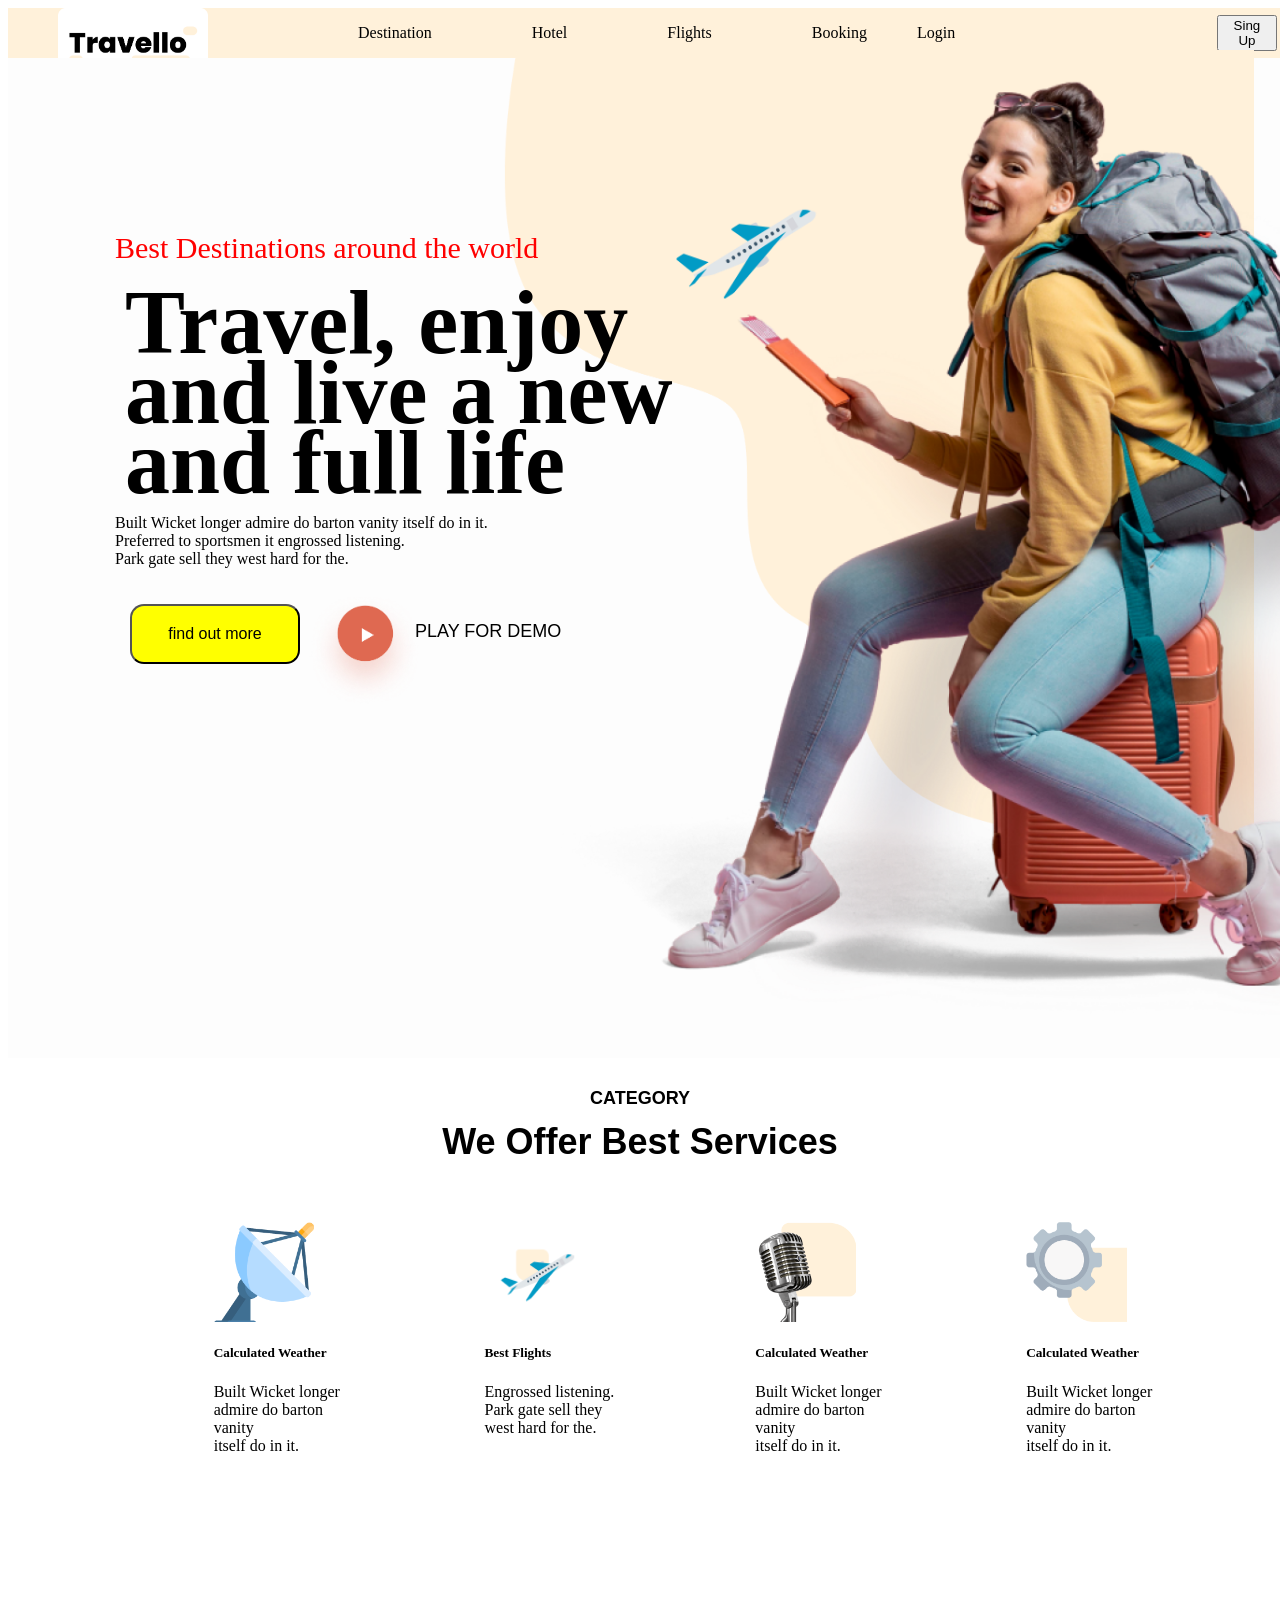
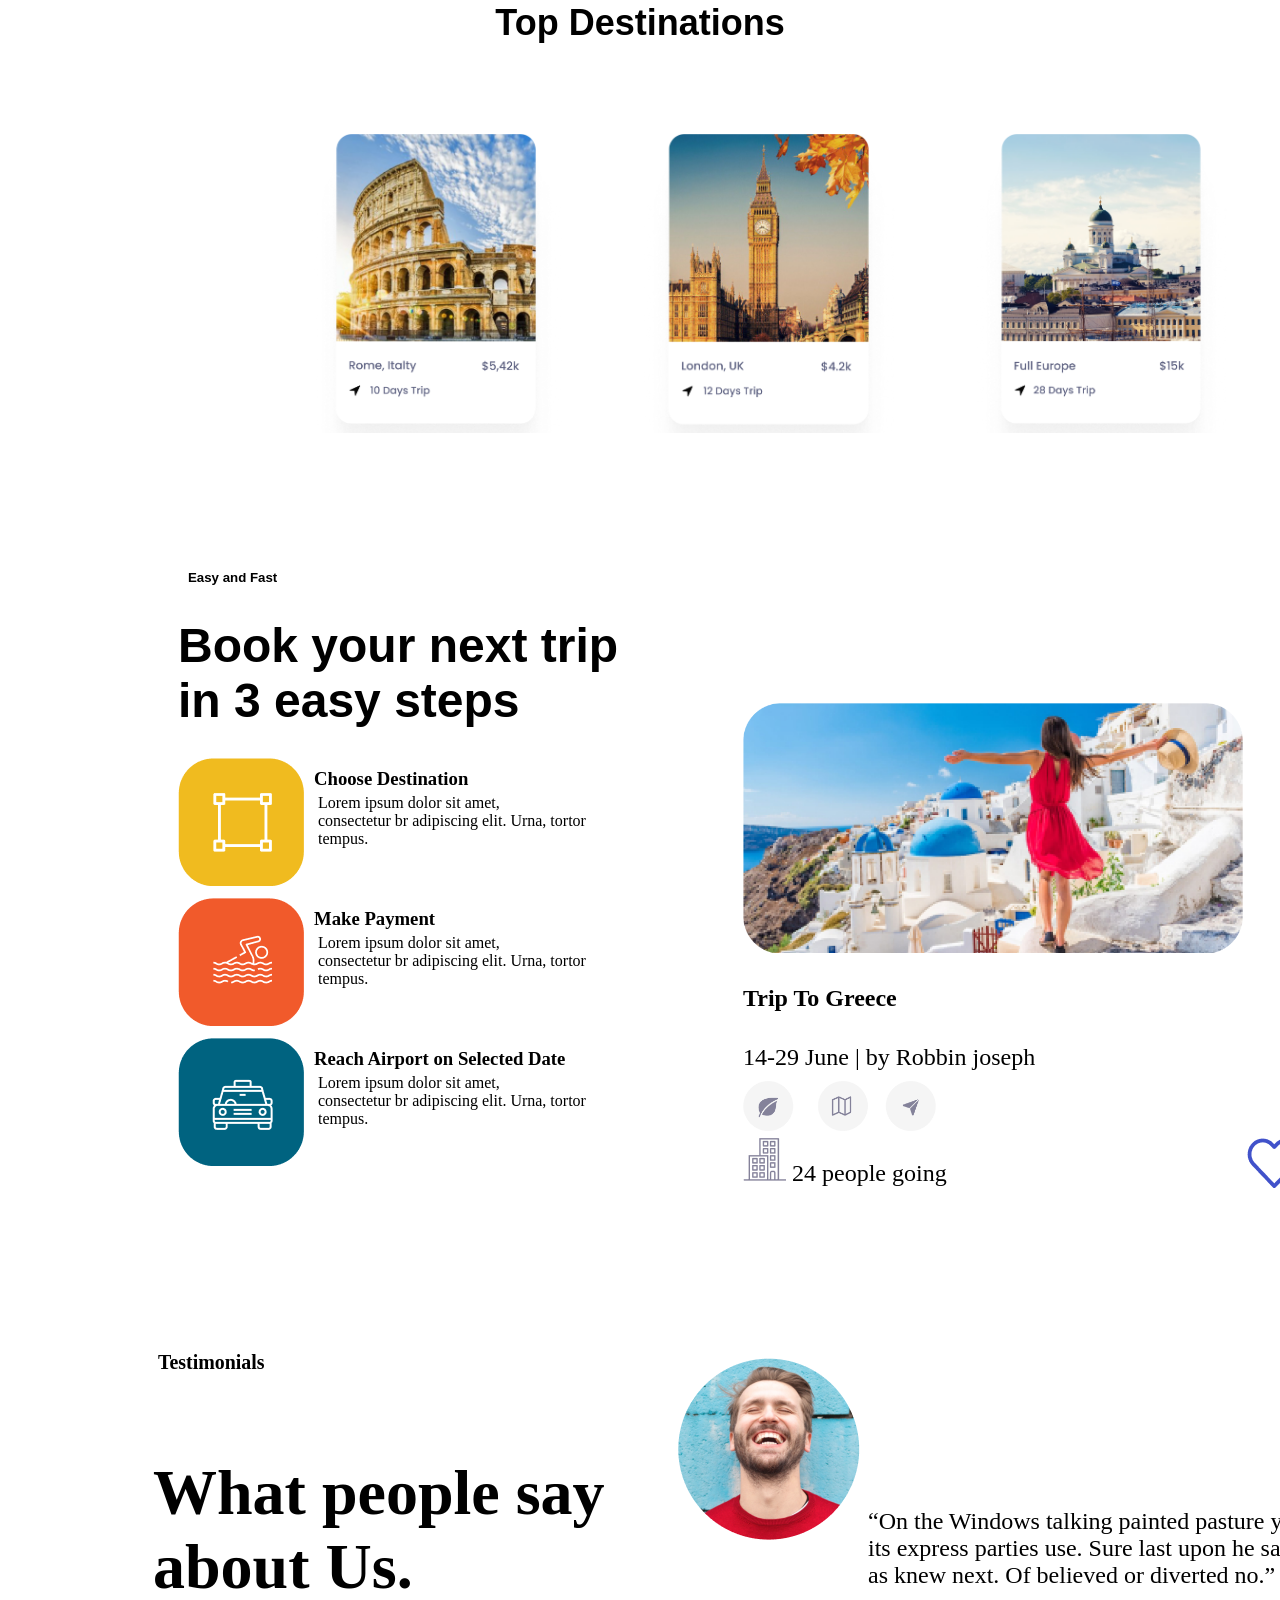
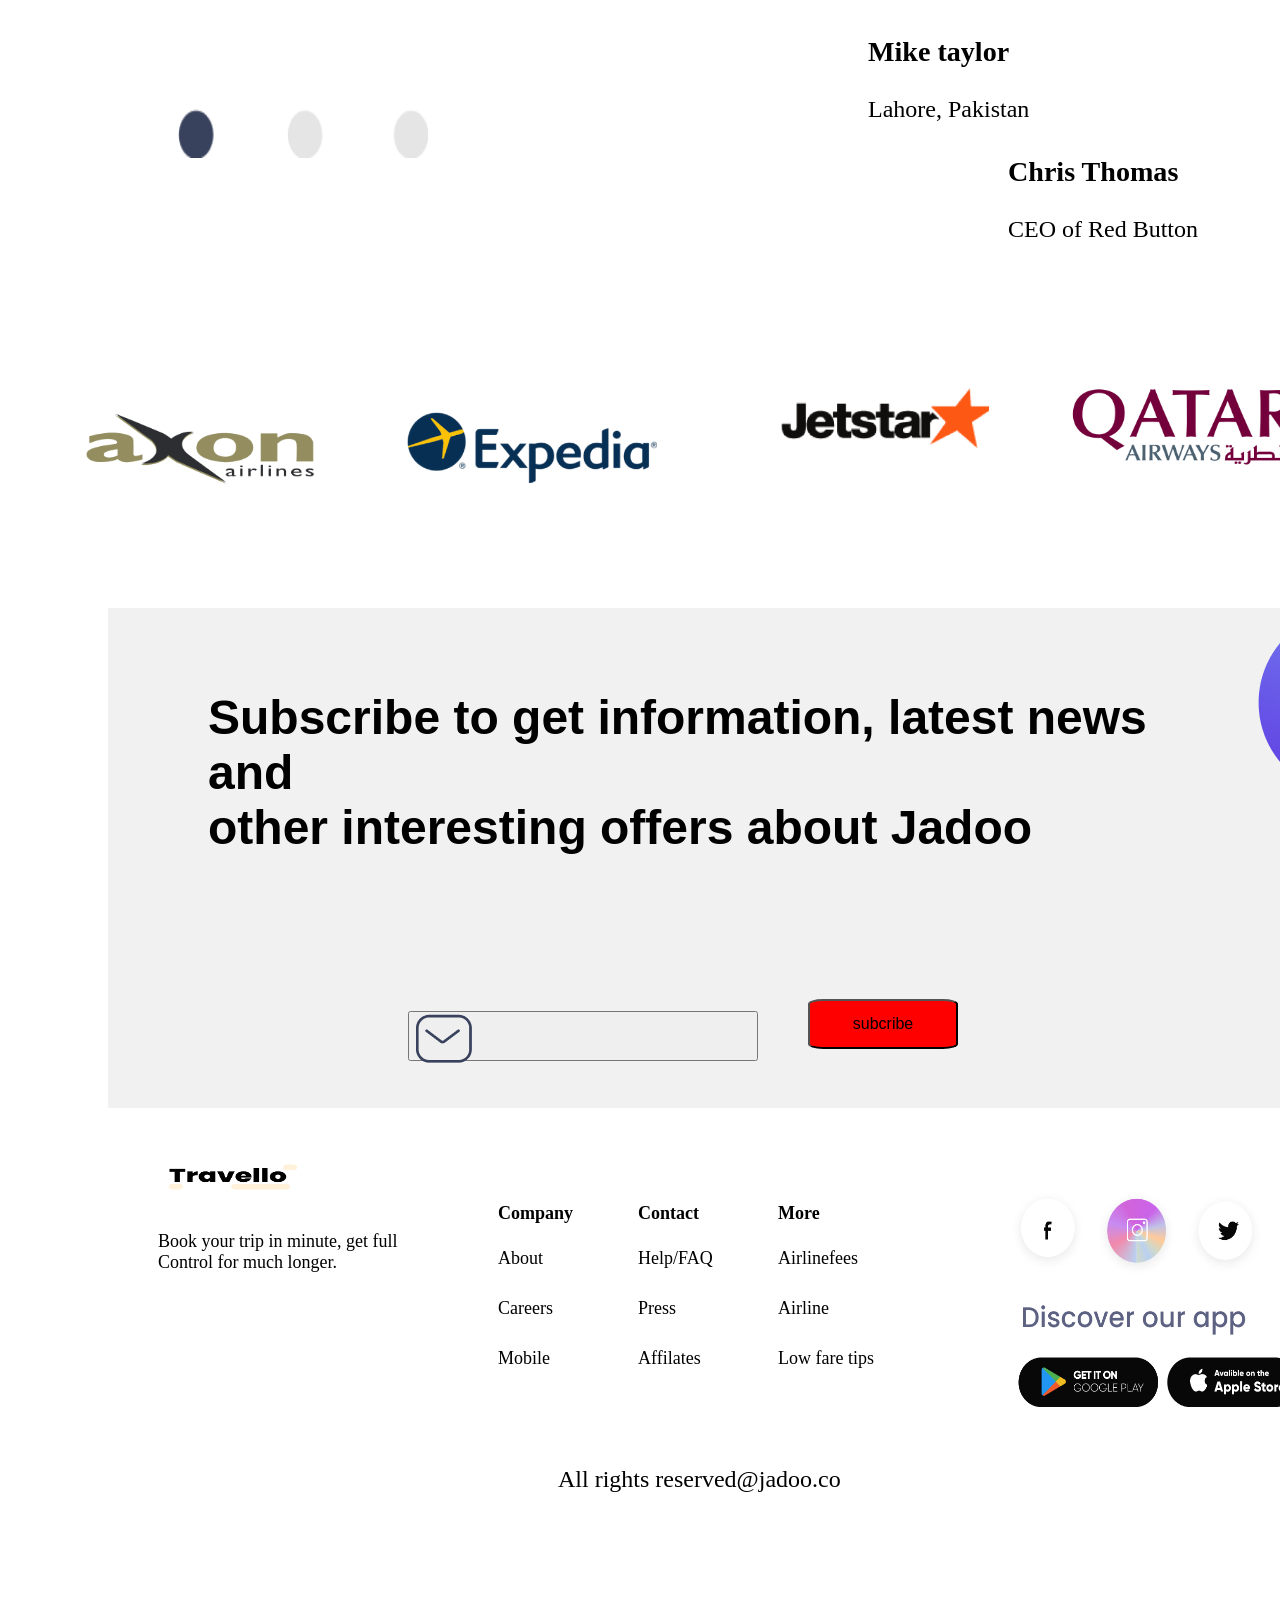
==== travelling.html @ 6bcbc0b4 "first commit" ====
<!DOCTYPE html>
<html lang="en">
<head>
    <meta charset="UTF-8">
    <meta name="viewport" content="width=device-width, initial-scale=1.0">
    <title>Travelling</title>
    <link rel="stylesheet" href="style.css">
</head>
<body>
    
            <div class="hero border">
                <div class="side boder">
                    <img class="corner border" src="corner.png" alt="">
                </div>
                <header>
                    <div class="navbar border">
                       <div class="nav-logo border">
                        <div class="logo"></div>
                       </div>
                       <div class="nav-destination border">
                        <p>Destination</p>
                       </div>
                       <div class="nav-hotal border">
                        <p>Hotel</p>
                       </div>
                       <div class="nav-fly border">
                        <p>Flights</p>
                       </div>
                       <div class="nav-booking border">
                        <p>Booking</p>
                       </div>
                       <div class="nav-logo border">
                        <p>Login</p>
                       </div>
                       <div class="nav-sing border">
                        <button>Sing Up</button>
                       </div>
                       <div>
                        <button class="language-btn border">English</button>
                       </div>
                       
                   </div>
                <div class="hero-section border">  
                   
            </div>
                
                <div class="header-content border">
                   <h3>Best Destinations around the world</h3>
                    <h1>Travel, enjoy <br>
                     and live a new <br>
                     and full life</h1>
                     <p>Built Wicket longer admire do barton vanity itself do in it. <br>
                      Preferred to sportsmen it engrossed listening. <br>
                      Park gate sell they west hard for the.</p>
                        
             <div>
             <div><button class="more border">find out more</button> </div>
                            <img class="img border" src="video.png" alt="video">
                            <div class="jake border"><p>PLAY FOR DEMO</p></div>
                        </div>         
                </div>
             </div>
            </div>
       </div>
       <div><h5 class="Best border">CATEGORY</h5></div> <br>
        <div class="service border">
           
            <h1>We Offer Best Services</h1>
        </div>
        
       <div class="content">
        <div class="box1 box border">
            <div class="box-img" style="background-image: url('internet.png');"></div>
            <h5>Calculated Weather </h5>
            <p>Built Wicket longer <br> admire
              do barton vanity <br>
              itself do in it.</p>
         </div>
        <div class="box2 box border">
            <div class="box-img" style="background-image: url('flight.png');"></div>
            <h5>Best Flights </h5>
            <p>Engrossed listening. <br>
            Park gate sell they <br>
            west hard for the.</p>
              </div>
        <div class="box3 box border">
            <div class="box-img" style="background-image: url('mike.png');"></div>
            <h5>Calculated Weather </h5>
            <p>Built Wicket longer <br> admire
            do barton vanity <br>
            itself do in it.</p>
        </div>
        <div class="box4 box border">
            <div class="box-img" style="background-image: url('setting.png');"></div>
            <h5>Calculated Weather </h5>
            <p>Built Wicket longer <br> admire
            do barton vanity <br>
            itself do in it.</p>
        </div>
       </div>
       <div class="area border">
        <h1>Top Destinations</h1>
    </div>
   <div class="top-area">
    <div class="box1 box0 border">
        <div class="box-img0" style="background-image: url('rome1.png');"></div>
      
     </div>
     <div class="box2 box0 border">
         <div class="box-img0" style="background-image: url('landon.png');"></div>
     </div>

    <div class="box3 box0 border">
        <div class="box-img0" style="background-image: url('europe.png');"></div>  
    </div>
    </div>
    <div class="trip border">
        <div class="kick border"><h5>Easy and Fast</h5></div>
        <div class="nest border"><h2>Book your next trip 
         <br>  in 3 easy steps</h2>
        </div>
       
        <div class="choose border">
            <div class="mape"><img src="choose.png" alt="">
                <h3 class="app border">Choose Destination</h3>
                <div class="king border"><p >Lorem ipsum dolor sit amet,<br> consectetur 
                   br adipiscing elit. Urna, tortor tempus. </p></div>
            </div>
        </div>
        <div class="choose1 border">
            <div class="mape"><img src="payment.png" alt="">
                <h3 class="app border">Make Payment</h3>
                <div class="king border"><p >Lorem ipsum dolor sit amet,<br> consectetur 
                   br adipiscing elit. Urna, tortor tempus. </p></div>
            </div>
        </div>
        <div class="choose2 border">
            <div class="mape"><img src="car.png" alt="">
                <h3 class="app border">Reach Airport on Selected Date</h3>
                <div class="king border"><p >Lorem ipsum dolor sit amet,<br> consectetur 
                   br adipiscing elit. Urna, tortor tempus. </p></div>
            </div>
        </div>
    <div class="book-trip">
        <div class="box5 border">   
        <div class="imges" style="background-image: url('girl.png');"></div>
        <h4>Trip To Greece</h4>
         14-29 June | by Robbin joseph
        <br>
        <img src="copy.png" alt="" style="width: 70pxpx; height: 50px; margin-top: 10px;">
        <br>
        <img src="people.png" alt="">
        24 people going
        <img class="heart" src="heart.png" alt="" style="position: absolute;">
    </div>
  </div>
</div>
     <div class="test border">
        <div class="feedback border">
         <div class="kite border">
            <img src="man.png" alt="">
         </div>
             <div>
                <p class="opinion border">“On the Windows talking painted 
                 pasture yet <br> its express parties use. 
                 Sure last upon he same <br> as knew next. Of believed or diverted no.”</p>
             </div>
             <div class="name">
                <h3>Mike taylor</h3>
                <p">Lahore, Pakistan</p>
             </div>
             <div class="its">
                <h3>Chris Thomas</h3>
                <p">CEO of Red Button</p>
             </div>
        </div>
        <div>
            <div class="on border"><h5>Testimonials</h5></div>
            <div class="off border"><h1>What people say <br>
                about Us.</h1></div>
            <div >
                <img class="load border" src="loading.png" alt=""> 
            </div>    
        </div>
     </div>      
       <div class="Airways border">
        <div class="boex boxd border">
            <div class="box-imgs" style="background-image: url('axon.png');"></div>
        </div>
        <div class="boex boxd border">
            <div class="box-imgs" style="background-image: url('expedia.png');"></div>
        </div>
        <div class="boex boxd border">
            <div class="box-imgs" style="background-image: url('jetstar.png');"></div>
        </div>
        <div class="boex boxd border">
            <div class="box-imgs" style="background-image: url('Qatar-Airways-Logo.png');"></div>
        </div>
    </div>
     <div class="subcribe border">
         <div class="haed border"> <h1>Subscribe to get information, latest  news and <br> other
           interesting offers about Jadoo</h1></div>
           <div class="share border">
            <img src="share.png" alt="share">
           </div>
            <button class="section border">subcribe</button>
            <div><button class="email border">
               <img class="keys" src="email.png" alt="emial">
            </button>
     </div>
      <footer>
        <div class="foot border">
            <img class="for border" src="Logo.png" alt="">
            <p class="para border">Book your trip in minute, get full
              <br>  Control for much longer.
                </p>
          <div class="clone "><ul class="ull">
            <h4>Company</h4>
            <a>About</a>
            <a>Careers</a>
            <a>Mobile</a>
            </ul>
            <ul class="ull">
                <h4>Contact</h4>
                <a>Help/FAQ</a>
                <a>Press</a>
                <a>Affilates</a>
                </ul>
                <ul class="ull">
                    <h4>More</h4>
                    <a>Airlinefees</a>
                    <a>Airline</a>
                    <a>Low fare tips</a>
                    </ul></div>
                    <p class="end border">All rights reserved@jadoo.co</p>
           <div class="icon bordre">
              <img class="lower border" src="icon.png" alt="">
           </div>
        </div>
        
      </footer>
</body>
</html>
---- style.css ----
.navbar {
    height: 50px;
    background:rgb(255, 241, 218, 1);
    color: black;
    display: flex;
    align-items: center;
    margin-left: -100px;
    

 }

 .nav-logo { 
   width: 150px;
   margin: 50px;

 }

 .logo {
    background-image:url("Logo.png");
    background-size: cover;
    height:50px;
    width: 150px;
    margin: 50px;
    font-size: 90px;
    margin-left: 0px;
   
   
 }
 
 
   .border:hover {
     border: 2px solid rgb(70, 0, 0);
  }
 

 .nav-destination {
    align-items: center;
    margin-left: 100px;
    padding: -3px;
   
 }

 .nav-hotal {
    align-items: center;
    margin-left: 100px;
 }

 .nav-fly {
    align-items: center;
    margin-left: 100px;
 }

 .nav-booking {
    align-items: center;
    margin-left: 100px;
 }

 .nav-login {
    align-items: center;
    margin-left: 100px;
    margin: 50px ;
   
 }
 
 
 .nav-sing {
    align-items: center;
    margin-left: 100px;
    width: 60px;
   
    
 }

 .language-btn {
   display: inline-flex;
   align-items: center;
   background: transparent;
   border: 2px solid #fff;
   padding: 7px 10px;
    margin-left: 100px;
 }

 /** hero section **/
.hero {
   height: 1050px;
   width: 1400px;
   top: -199;
   left: -558;
   background-color: rgba(253, 253, 253, 0.848);
   padding-left:100px ;
  
}

.side {
  height: 900px;
  width: 850px;
  position: absolute;
  top: 50px;
  right:  -60px;
  
 
  
}
.corner {
   height: 800px;
   width: 750px;
   position: absolute;
   left: 14px;
   
}

.hero-section {
   
  background-image: url("image.png");
   background-size: cover;
   height: 950px;
   width: 950px;
   position: absolute;
   left: 450px;
   margin-top: 20px;
   margin-left: 30px;

}

.header-content{
   width: 640px;
   height: 550px;
   position: absolute;
   left: 100px;
   margin: 150px 15px;
}

.header-content h3 {
   font-size: 30px;
   line-height: 20px;
   font-weight: 400;
   max-width: 650;
   color: red;
}

.header-content h1 {
   font-size: 90px;
   line-height: 70px;
   font-weight: 600;
   max-width: 950;
   margin:10px;
}

 .more {
   height:60px;
   width: 170px;
   border-radius: 14px;
   font-size: medium;
   margin-top: 20px;
   margin-left: 15px;
   background-color: yellow;
}

.img {
   height:120px;
   width: 120px;
   margin-left: 190px;
   margin-top: -75px;
   text-shadow: red;
}

.jake {
   height: 50px;
   width: 150px;
   margin-left: 300px;
   margin-top: -110px ;
   font-size: large;
  font-family: 'Franklin Gothic Medium', 'Arial Narrow', Arial, sans-serif;
}

.service {
   display: flex;
   align-items: center;
   justify-content: center;
   font-family: Arial, Helvetica, sans-serif;
   font-size: large;
}

.Best { 
  
  display: flex;
  align-items: center;
  justify-content: center;
  font-family: Arial, Helvetica, sans-serif;
  font-size: large;
  margin-bottom: -30px;
}

/**content section**/
.content {
   background-color: white;
   display: flex;
   justify-content: space-evenly;
   margin-left: 90px; 
   
}

.box{
width: 150.14px;
height: 250.66px;
top: 1521.66px;
left: 54.66px;
border-radius: 47.88px 0px 0px 0px;
padding: 15px 5px 10px;
margin-top: 15px;
margin-left: 20px;
border: 2px solid black;
border: transparent;
background-color: rgb(255, 255, 255);

}

.box-img {
   width: 100.77px;
height: 100.11px;
top: 1577.52px;
left: 275.33px;
margin-top: 5px;
background-size: cover;

}

.area {
   
   display: flex;
   align-items: center;
   justify-content: center;
   font-family: Arial, Helvetica, sans-serif;
   font-size: large;
   top: 100px;
   position: relative;;
  }

.top-area {
   height: 500px;
   width: 1000px;
   background-color: rgb(255, 255, 255);
   display: flex;
   justify-content: space-evenly;
   margin-left: 250px;
   top: 2120px;
}

.box0{
height: 300px;
width: 300px;
top: 2000.66px;
left: 554.66px;
border-radius: 47.88px 0px 0px 0px;
padding: 15px 5px 10px;
margin-top: 150px;
margin-left: 20px;
border: 2px solid black;
border: transparent;
background-color: rgb(255, 255, 255);


}

.box-img0 {
width: 300.77px;
height: 300.11px;
top: 1577.52px;
left: 275.33px;
margin-top: 0px;
background-size: cover;

}

.trip {
width: 1300px;
height: 700px;
top: 4514.9px;
left: 251.39px;
gap: 0px;
opacity: 0px;
margin-top: 70px;
margin-left: 100px;

}

.book-trip {
   float: right;
   margin-right: 10px;
   margin-top: 10px;
   font-size: x-large;
   
   }
   
   .kick {
      height: 50px;
      width: 150px;
      padding: 10px;
      font-family:Arial, Helvetica, sans-serif;
      font-size: medium;
      margin-left:70px ;
   }

   .nest {
      height: 130px;
      width: 450px;
      font-family: Arial, Helvetica, sans-serif;
      font-size: xx-large;
      float: left;
      margin-left: 70px;
      display: flex;
      align-items: center;
  
   }

   .box5 {
      height: 500px;
      width: 600px;
      border-radius: 47.88px 0px 0px 0px;
      padding: 15px 5px 10px;
      border: 2px solid black;
      border: transparent;
      background-color: rgb(255, 255, 255);
      margin-top: 70px;
      margin-right: 50px;
   
    
   }

   .imges{
  
      width: 500px;
      height: 250.11px;
      background-size: cover;
         
      }
       
   .choose {
      margin-top: 150px;
      margin-left: 70px;
      height: 130px;
      width: 450px;
      position: absolute;
   }
      
   .mape {
      display: flex;
      
   }

   .choose1 {
      margin-top: 290px;
      margin-left: 70px;
      height: 130px;
      width: 450px;
      position: absolute;
      
      
   }

   .choose2 {
      margin-top: 430px;
      margin-left: 70px;
      height: 130px;
      width: 450px;
      position: absolute;
      
   }
   .heart {
      margin-left: 300px;
      margin-bottom: 50px;
   }

   .app {
      margin: 10px;
      height: 0px;
   }

   .king {
      position: absolute;
      margin: 20px;
      margin-left: 140px;
      
   }

   .test {
 width: 1300px;
height: 600px;
top: 4514.9px;
left: 251.39px;
gap: 0px;
opacity: 0px;
margin-top: 70px;
margin-left: 100px;

   }

   .feedback {
      height: 500px;
      width: 700px;
      margin-left: 550px;
      position: absolute;
      margin-top: 30px;
   }
    
   .on {
      font-family: 'Times New Roman', Times, serif;
      margin-left: 40px;
      margin-top: 20px;
      height: 70px;
      width: 120px;
      font-size: x-large;
      padding: 10px;
      align-items: center;
     
   }

   .off {
     height: 180px;
     width: 480px;
     font-size: xx-large;
     margin-left: 30px;
     align-items: center;
     padding: 15px;
    
   }

   .load {
      height: 50px;
      width: 250px;
      margin-top: 100px;
      margin-left: 70px;
      
   }

   .kite {
      height: 200px;
      width: 200px;
      margin-top: 20px;
      margin-left: 20px;

   }

   .opinion {
      margin-left: 210px;
      width: 450px;
      margin-top: -50px;
      font-size: x-large;
      position: absolute;
      
   }

   .name {
      margin-left: 210px;
      width: 450px;
      margin-top: 50px;
      font-size: x-large;
      position: absolute;
   }
 
   .its {
      margin-left: 210px;
      width: 450px;
      margin-top: 170px;
      font-size: x-large;
      position: absolute;
      margin-left: 350px;
   }
  
   .Airways {
      height: 250px;
      width: 1350px;
      display: flex;
      justify-content: space-evenly;
      margin-left: 70px;
      padding: 10px;
   }

   .boex{
      width: 300.14px;
      height: 200.66px;
      margin-left: -10px;
      border: 2px solid black;
      border: transparent;
      background-color: rgb(255, 255, 255);
      margin: 5px;
      
      
   }


   .box-imgs {
    width: 250px;
    height: 190.11px;
    background-size: cover;
    margin-left: -40px;
    align-items: center;
   }
   
   .subcribe {
      height: 500px;
      width: 1300px;
      margin-top: 30px;
      margin-left: 100px;
     background-color: rgb(241, 241, 241);
   }
  
   .haed {
      height: 180px;
      width: 1000px;
      margin-left: 100px;
      position: absolute;
      font-size: x-large;
      margin-top: 50px;
      font-family: 'Franklin Gothic Medium', 'Arial Narrow', Arial, sans-serif;
   }
    
   .share {
      margin-left: 1150px;
   }

   .section {
      height: 50px;
      width: 150px;
      margin-top: 200px;
      margin-left: 700px;
      border-radius: 10%;
      background-color: red;
      font-size: medium;
   }

   .email {
      height: 50px;
      width: 350px;
      margin-left: 300px;
      margin-top: -50px;
      align-items: center;

      
   }
    
   .keys {
     margin-right: 300px;
   }

   .foot {
      height: 500px;
      width: 1300px;
      margin-top: 50px;
   }

   .for {
      height: 50px;
      width: 150px;
      margin-top: 35px;
      margin-left: 50px;
   } 

   .para {
      height: 50px;
      width: 250px;
      margin-top: 25px;
      margin-left: 50px;
      font-size: large;
   }


    .ull{
      margin-top: -120px;
      font-size: large;
      font-family: Georgia, 'Times New Roman', Times, serif;
    }


   .clone {
      display: flex;
      align-items: center;
      margin-left: 350px;
     
   }

   ul a {
      display: block;
      height: 50px;
      width: 100px;
   }

   .end {
      margin-left: 450px;
      margin-top: 50px;
      width: 500px;
      font-family: Georgia, 'Times New Roman', Times, serif;
      font-size: x-large;
   }

   .icon {
      height: 250px;
      width: 300px;
      margin-left: 900px;
      margin-top: -330px;
   }

  .lower {
   height: 220px;
   width: 290px;
  }
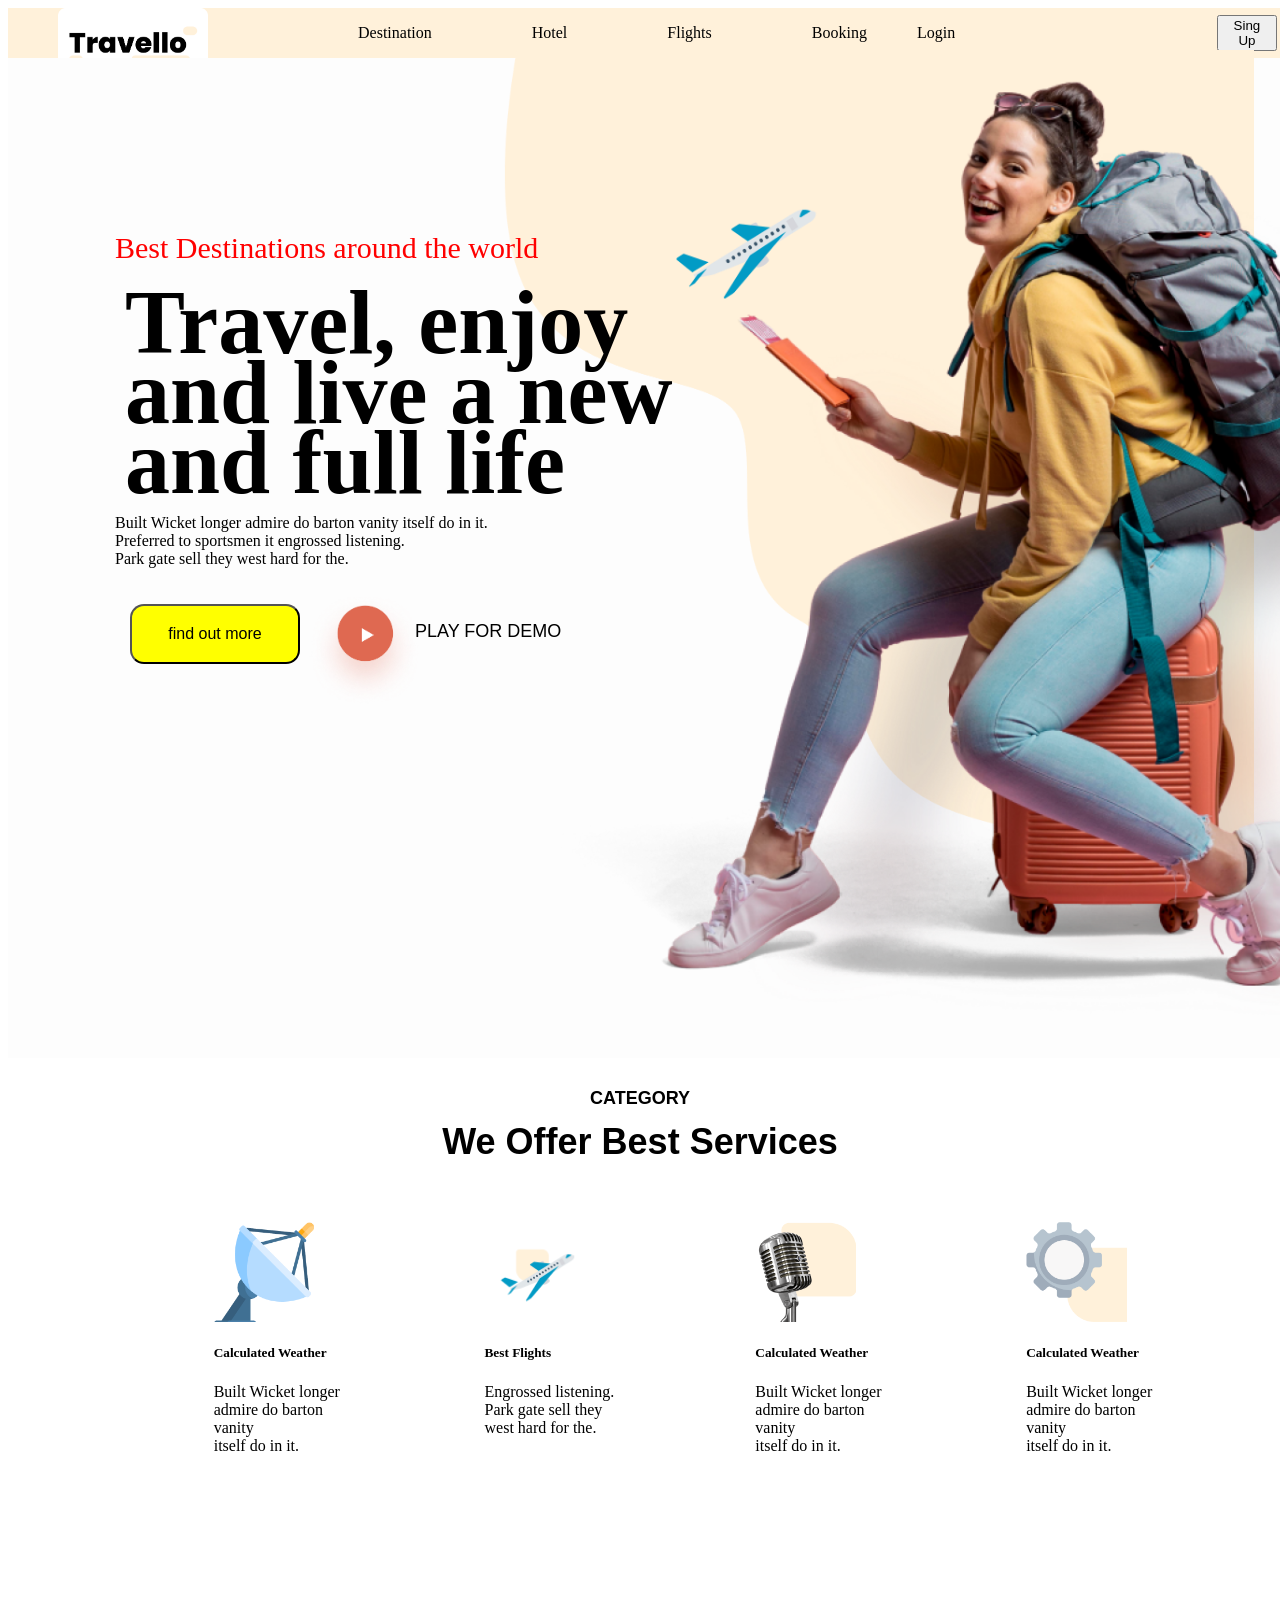
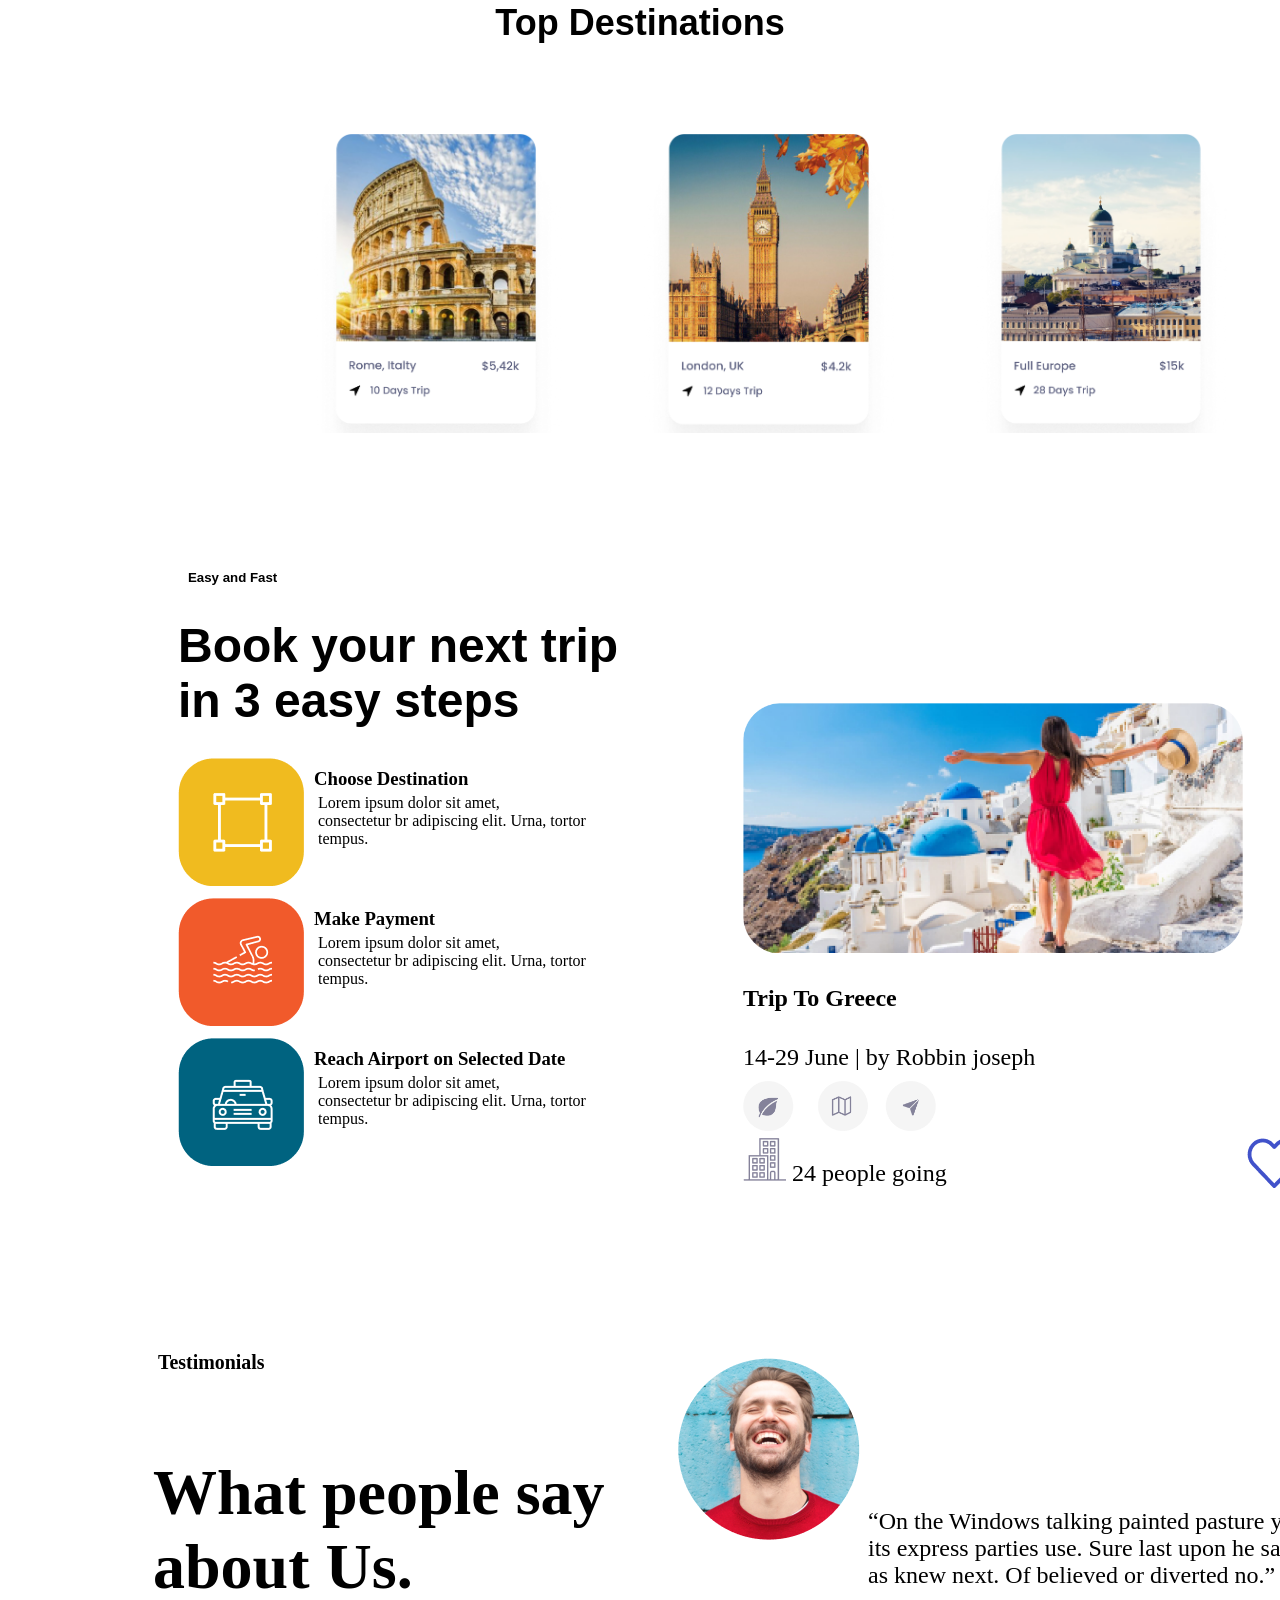
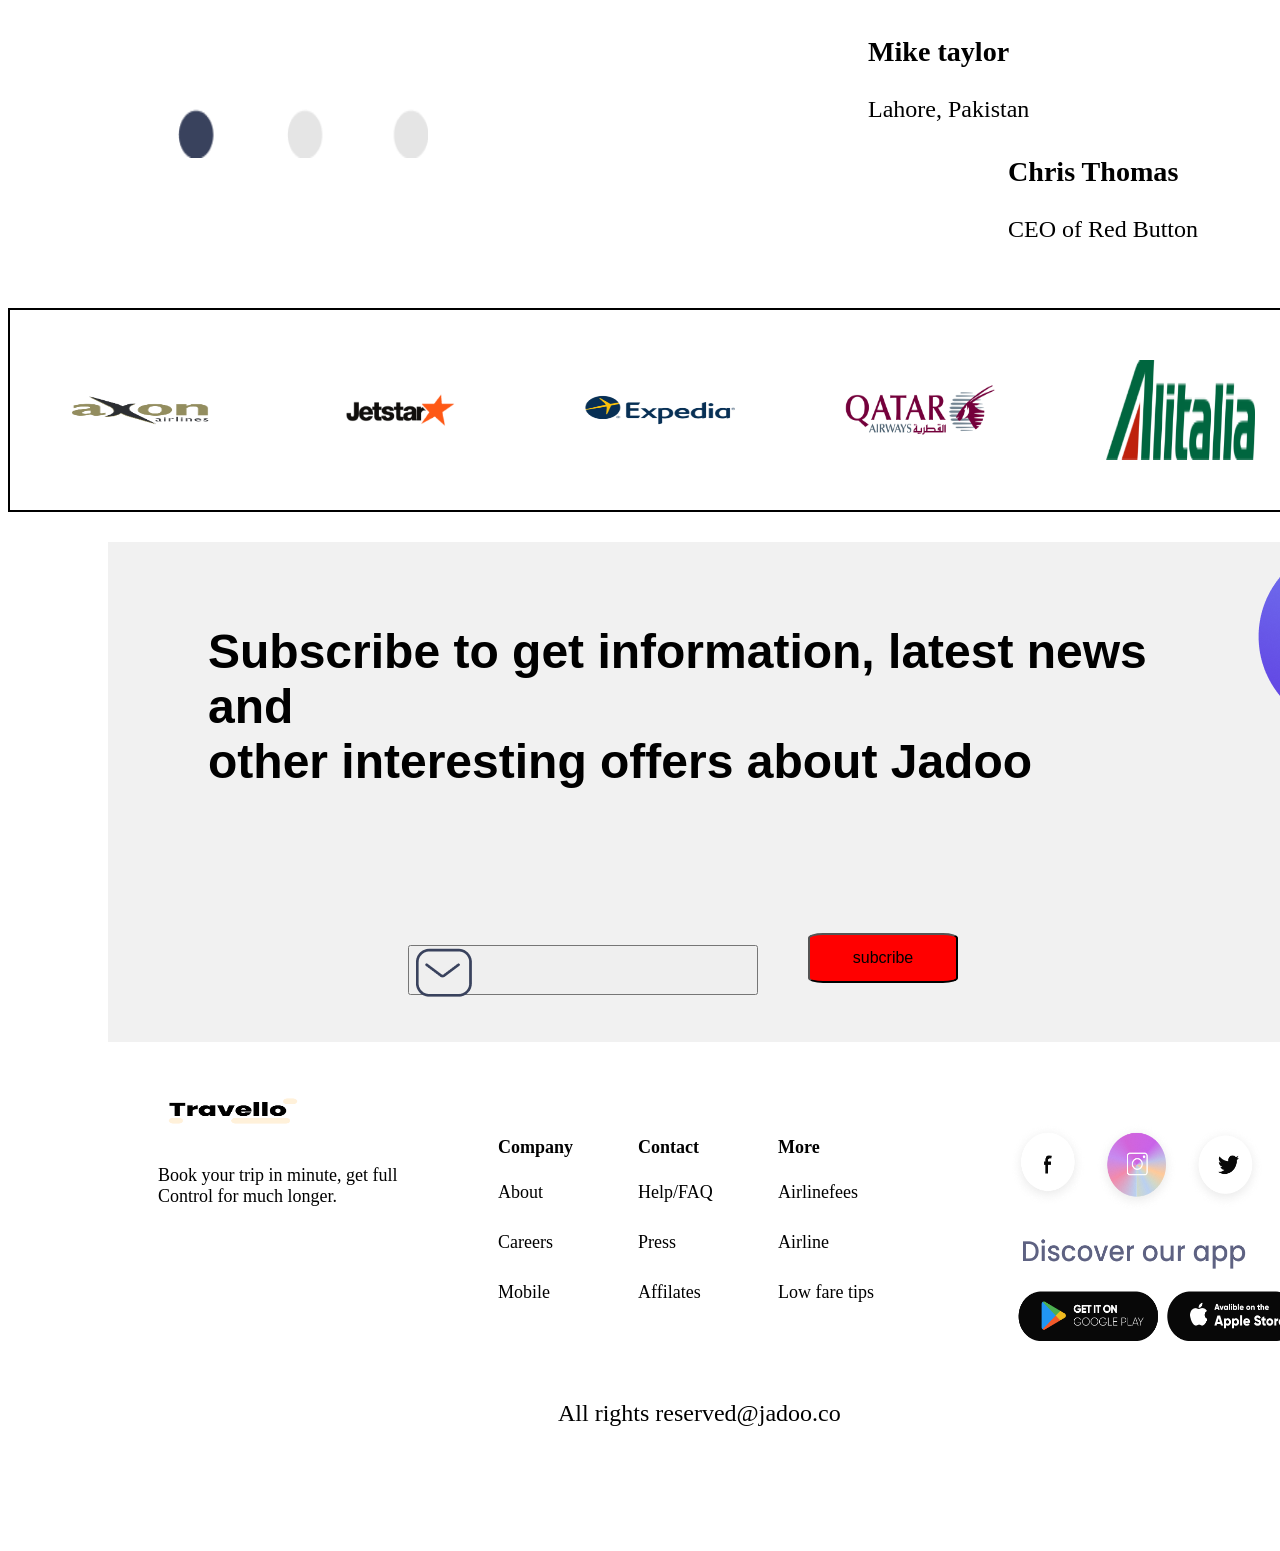
==== commit c72ef1d3: "commit" ====
--- a/travelling.html
+++ b/travelling.html
@@ -68,7 +68,7 @@
             <h1>We Offer Best Services</h1>
         </div>
         
-       <div class="content">
+       <div class="content border">
         <div class="box1 box border">
             <div class="box-img" style="background-image: url('internet.png');"></div>
             <h5>Calculated Weather </h5>
@@ -182,21 +182,16 @@
                 <img class="load border" src="loading.png" alt=""> 
             </div>    
         </div>
-     </div>      
-       <div class="Airways border">
-        <div class="boex boxd border">
-            <div class="box-imgs" style="background-image: url('axon.png');"></div>
-        </div>
-        <div class="boex boxd border">
-            <div class="box-imgs" style="background-image: url('expedia.png');"></div>
-        </div>
-        <div class="boex boxd border">
-            <div class="box-imgs" style="background-image: url('jetstar.png');"></div>
-        </div>
-        <div class="boex boxd border">
-            <div class="box-imgs" style="background-image: url('Qatar-Airways-Logo.png');"></div>
-        </div>
-    </div>
+     </div> 
+     <div class="company border">
+        <div class="logopvt">
+            <img class="logol" src="axon.png" alt="Axon Airlines Logo">
+            <img class="logol" src="jetstar.png" alt="Jetstar Logo">
+            <img class="logol" src="expedia.png" alt="Expedia Logo">
+            <img class="logol" src="Qatar-Airways-Logo.png" alt="Qantas Logo">
+            <img class="logol" src="italia.png" alt="Alitalia Logo">
+          </div>
+     </div>     
      <div class="subcribe border">
          <div class="haed border"> <h1>Subscribe to get information, latest  news and <br> other
            interesting offers about Jadoo</h1></div>
--- a/style.css
+++ b/style.css
@@ -468,36 +468,22 @@
       margin-left: 350px;
    }
   
-   .Airways {
-      height: 250px;
-      width: 1350px;
+   .company{
+      height: 200px;
+      width: 1300px;
+      border: 2px solid black;
+  
+      
+    }
+    .logol {
+      width: 150px;
+      height: 100px;
+    }
+    .logopvt{
       display: flex;
-      justify-content: space-evenly;
-      margin-left: 70px;
-      padding: 10px;
-   }
-
-   .boex{
-      width: 300.14px;
-      height: 200.66px;
-      margin-left: -10px;
-      border: 2px solid black;
-      border: transparent;
-      background-color: rgb(255, 255, 255);
-      margin: 5px;
-      
-      
-   }
-
-
-   .box-imgs {
-    width: 250px;
-    height: 190.11px;
-    background-size: cover;
-    margin-left: -40px;
-    align-items: center;
-   }
-   
+      justify-content: space-around;
+      margin-top: 50px;
+    }
    .subcribe {
       height: 500px;
       width: 1300px;
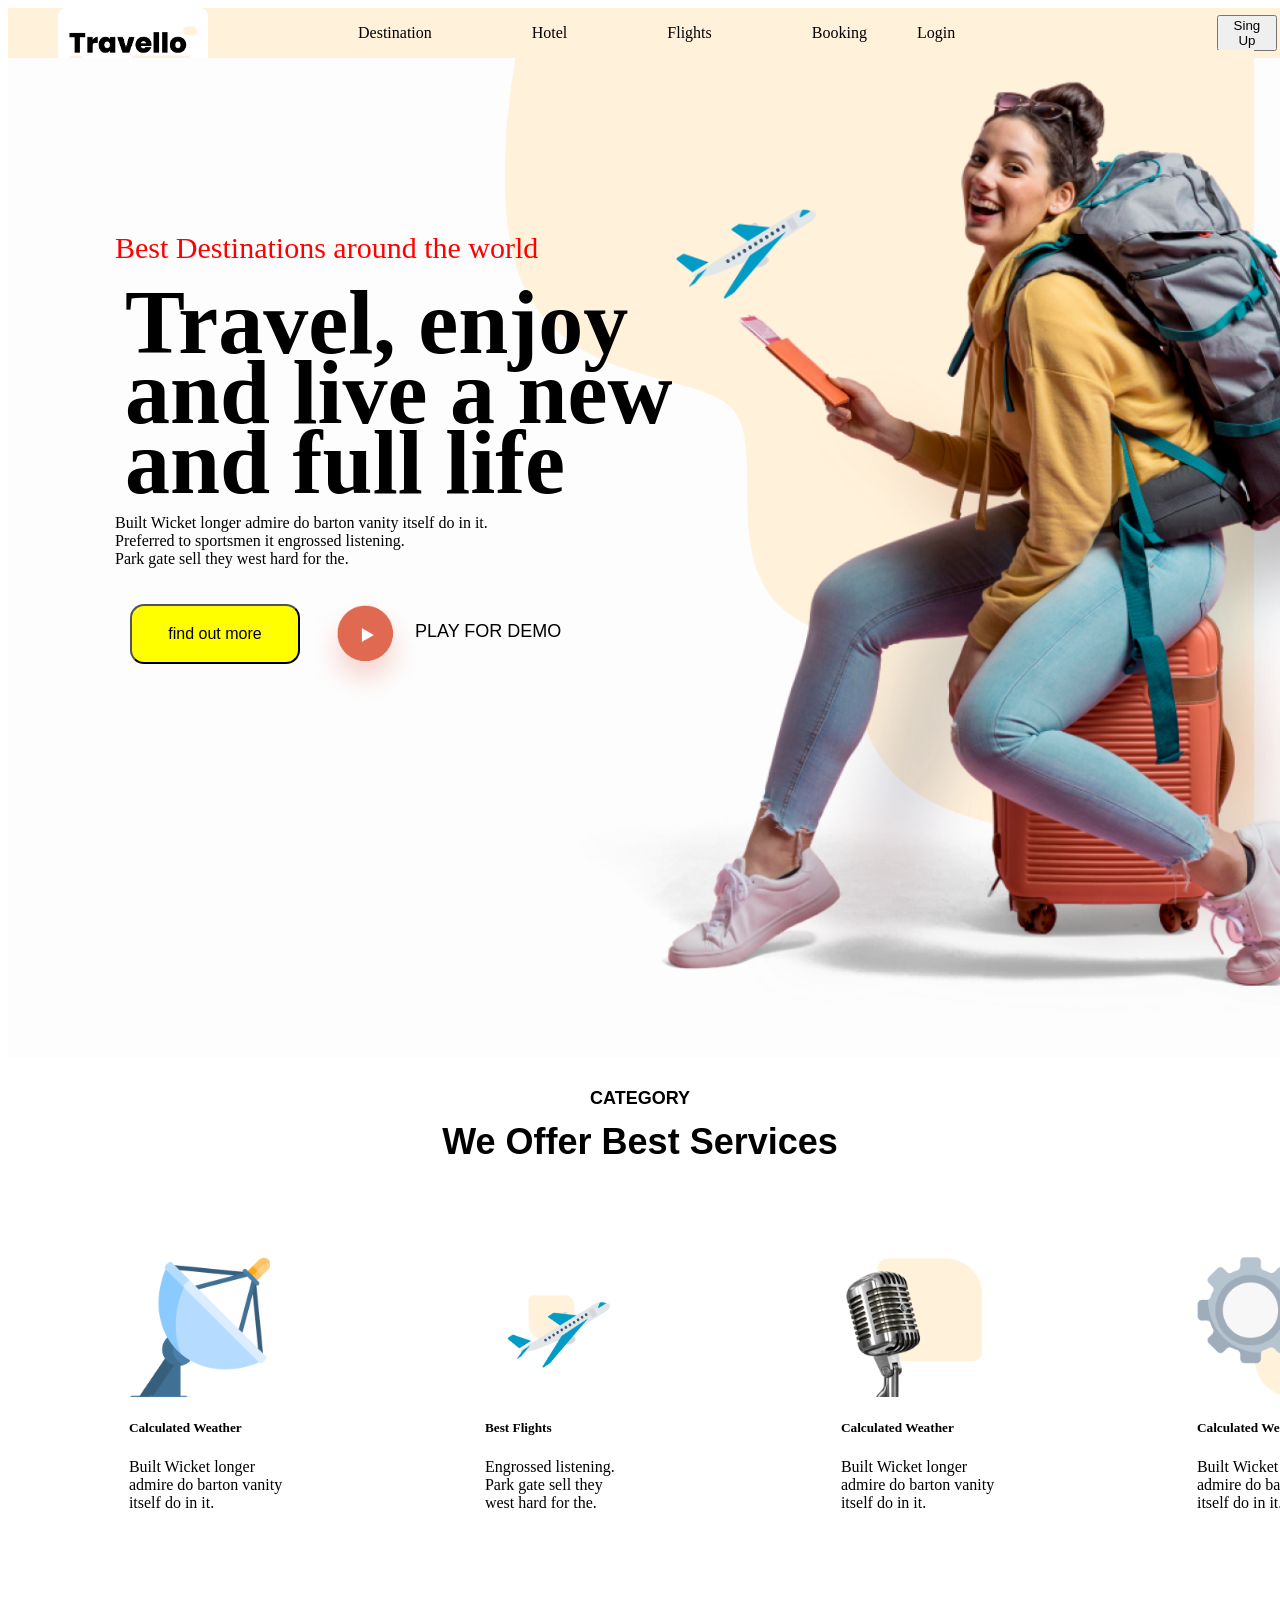
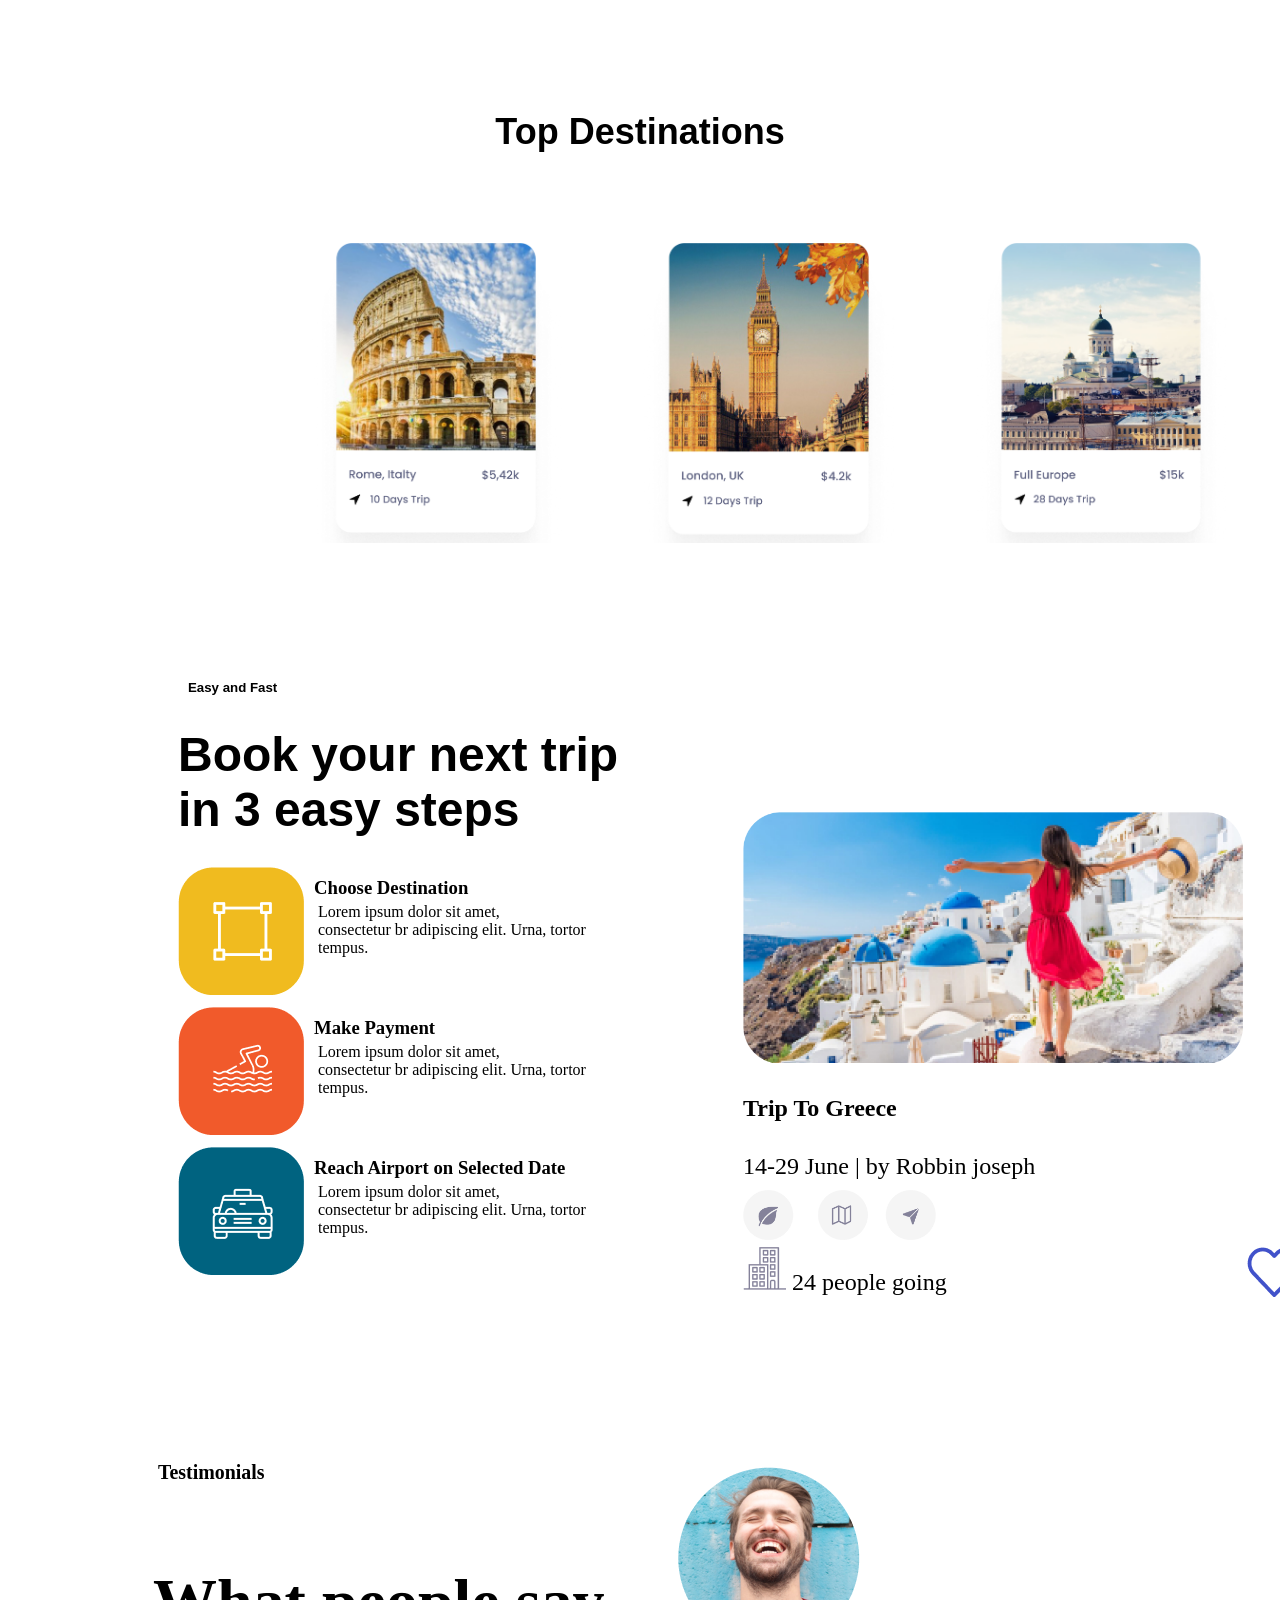
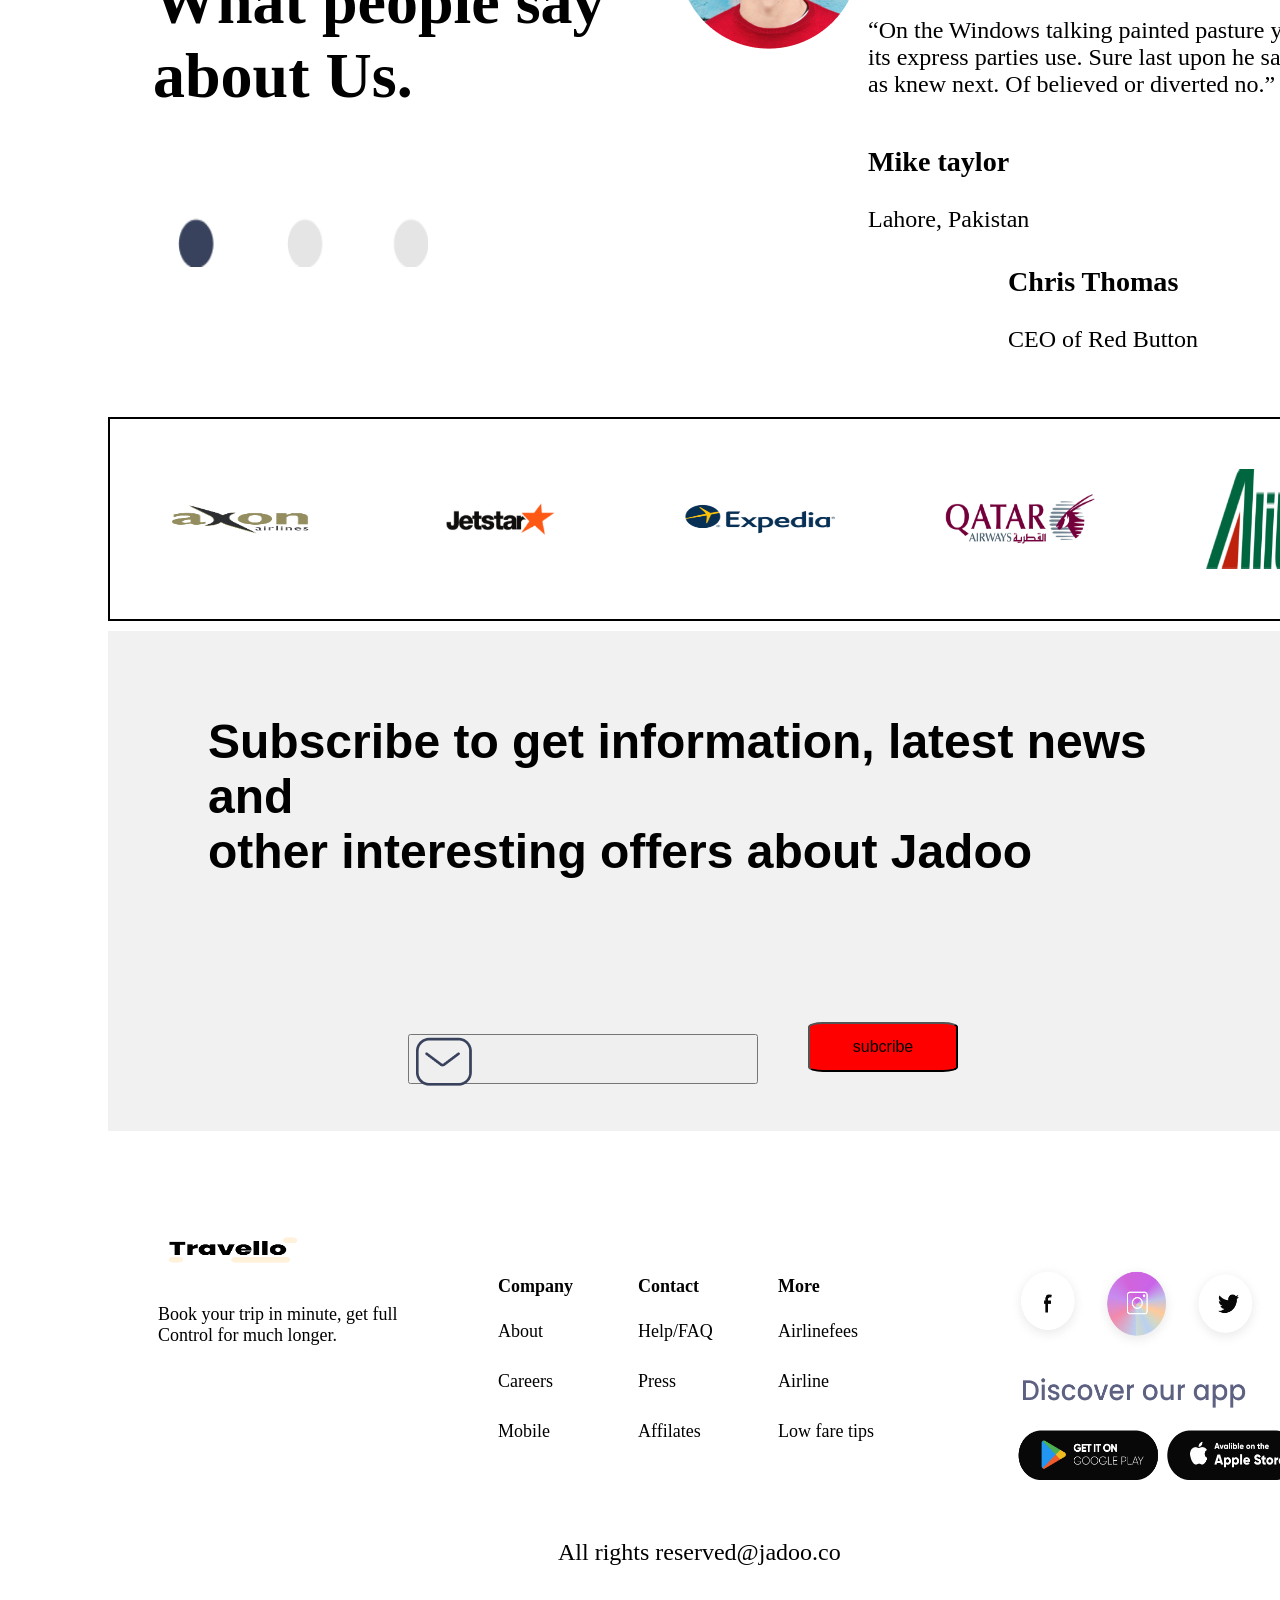
==== commit d3909563: "commit" ====
--- a/travelling.html
+++ b/travelling.html
@@ -1,238 +1,252 @@
 <!DOCTYPE html>
 <html lang="en">
-<head>
-    <meta charset="UTF-8">
-    <meta name="viewport" content="width=device-width, initial-scale=1.0">
-    <title>Travelling</title>
-    <link rel="stylesheet" href="style.css">
-</head>
-<body>
-    
-            <div class="hero border">
-                <div class="side boder">
-                    <img class="corner border" src="corner.png" alt="">
+    <head>
+        <meta charset="UTF-8">
+        <meta name="viewport" content="width=device-width, initial-scale=1.0">
+        <title>Travelling</title>
+        <link rel="stylesheet" href="style.css">
+    </head>
+    <body>
+
+        <div class="hero border">
+            <div class="side boder">
+                <img class="corner border" src="corner.png" alt>
+            </div>
+            <header>
+                <div class="navbar border">
+                    <div class="nav-logo border">
+                        <div class="logo"></div>
+                    </div>
+                    <div class="nav-destination border">
+                        <p>Destination</p>
+                    </div>
+                    <div class="nav-hotal border">
+                        <p>Hotel</p>
+                    </div>
+                    <div class="nav-fly border">
+                        <p>Flights</p>
+                    </div>
+                    <div class="nav-booking border">
+                        <p>Booking</p>
+                    </div>
+                    <div class="nav-logo border">
+                        <p>Login</p>
+                    </div>
+                    <div class="nav-sing border">
+                        <button>Sing Up</button>
+                    </div>
+                    <div>
+                        <button class="language-btn border">English</button>
+                    </div>
+
                 </div>
-                <header>
-                    <div class="navbar border">
-                       <div class="nav-logo border">
-                        <div class="logo"></div>
-                       </div>
-                       <div class="nav-destination border">
-                        <p>Destination</p>
-                       </div>
-                       <div class="nav-hotal border">
-                        <p>Hotel</p>
-                       </div>
-                       <div class="nav-fly border">
-                        <p>Flights</p>
-                       </div>
-                       <div class="nav-booking border">
-                        <p>Booking</p>
-                       </div>
-                       <div class="nav-logo border">
-                        <p>Login</p>
-                       </div>
-                       <div class="nav-sing border">
-                        <button>Sing Up</button>
-                       </div>
-                       <div>
-                        <button class="language-btn border">English</button>
-                       </div>
-                       
-                   </div>
-                <div class="hero-section border">  
-                   
-            </div>
-                
+                <div class="hero-section border"></div>
                 <div class="header-content border">
-                   <h3>Best Destinations around the world</h3>
+                    <h3>Best Destinations around the world</h3>
                     <h1>Travel, enjoy <br>
-                     and live a new <br>
-                     and full life</h1>
-                     <p>Built Wicket longer admire do barton vanity itself do in it. <br>
-                      Preferred to sportsmen it engrossed listening. <br>
-                      Park gate sell they west hard for the.</p>
-                        
-             <div>
-             <div><button class="more border">find out more</button> </div>
-                            <img class="img border" src="video.png" alt="video">
-                            <div class="jake border"><p>PLAY FOR DEMO</p></div>
-                        </div>         
+                        and live a new <br>
+                        and full life</h1>
+                    <p>Built Wicket longer admire do barton vanity itself do in
+                        it. <br>
+                        Preferred to sportsmen it engrossed listening. <br>
+                        Park gate sell they west hard for the.</p>
+
+                    <div>
+                        <div><button class="more border">find out more</button>
+                        </div>
+                        <img class="img border" src="video.png" alt="video">
+                        <div class="jake border"><p>PLAY FOR DEMO</p></div>
+                    </div>
                 </div>
-             </div>
-            </div>
-       </div>
-       <div><h5 class="Best border">CATEGORY</h5></div> <br>
-        <div class="service border">
-           
-            <h1>We Offer Best Services</h1>
-        </div>
-        
-       <div class="content border">
+            </div>
+        </div>
+    </div>
+    <div><h5 class="Best border">CATEGORY</h5></div> <br>
+    <div class="service border">
+
+        <h1>We Offer Best Services</h1>
+    </div>
+
+    <div class="content border">
         <div class="box1 box border">
-            <div class="box-img" style="background-image: url('internet.png');"></div>
+            <div class="box-img"
+                style="background-image: url('internet.png');"></div>
             <h5>Calculated Weather </h5>
             <p>Built Wicket longer <br> admire
-              do barton vanity <br>
-              itself do in it.</p>
-         </div>
+                do barton vanity <br>
+                itself do in it.</p>
+        </div>
         <div class="box2 box border">
-            <div class="box-img" style="background-image: url('flight.png');"></div>
+            <div class="box-img"
+                style="background-image: url('flight.png');"></div>
             <h5>Best Flights </h5>
             <p>Engrossed listening. <br>
-            Park gate sell they <br>
-            west hard for the.</p>
-              </div>
+                Park gate sell they <br>
+                west hard for the.</p>
+        </div>
         <div class="box3 box border">
-            <div class="box-img" style="background-image: url('mike.png');"></div>
+            <div class="box-img"
+                style="background-image: url('mike.png');"></div>
             <h5>Calculated Weather </h5>
             <p>Built Wicket longer <br> admire
-            do barton vanity <br>
-            itself do in it.</p>
+                do barton vanity <br>
+                itself do in it.</p>
         </div>
         <div class="box4 box border">
-            <div class="box-img" style="background-image: url('setting.png');"></div>
+            <div class="box-img"
+                style="background-image: url('setting.png');"></div>
             <h5>Calculated Weather </h5>
             <p>Built Wicket longer <br> admire
-            do barton vanity <br>
-            itself do in it.</p>
-        </div>
-       </div>
-       <div class="area border">
+                do barton vanity <br>
+                itself do in it.</p>
+        </div>
+    </div>
+    <div class="area border">
         <h1>Top Destinations</h1>
     </div>
-   <div class="top-area">
-    <div class="box1 box0 border">
-        <div class="box-img0" style="background-image: url('rome1.png');"></div>
-      
-     </div>
-     <div class="box2 box0 border">
-         <div class="box-img0" style="background-image: url('landon.png');"></div>
-     </div>
-
-    <div class="box3 box0 border">
-        <div class="box-img0" style="background-image: url('europe.png');"></div>  
-    </div>
+    <div class="top-area">
+        <div class="box1 box0 border">
+            <div class="box-img0"
+                style="background-image: url('rome1.png');"></div>
+
+        </div>
+        <div class="box2 box0 border">
+            <div class="box-img0"
+                style="background-image: url('landon.png');"></div>
+        </div>
+
+        <div class="box3 box0 border">
+            <div class="box-img0"
+                style="background-image: url('europe.png');"></div>
+        </div>
     </div>
     <div class="trip border">
         <div class="kick border"><h5>Easy and Fast</h5></div>
-        <div class="nest border"><h2>Book your next trip 
-         <br>  in 3 easy steps</h2>
-        </div>
-       
+        <div class="nest border"><h2>Book your next trip
+                <br> in 3 easy steps</h2>
+        </div>
+
         <div class="choose border">
-            <div class="mape"><img src="choose.png" alt="">
+            <div class="mape"><img src="choose.png" alt>
                 <h3 class="app border">Choose Destination</h3>
-                <div class="king border"><p >Lorem ipsum dolor sit amet,<br> consectetur 
-                   br adipiscing elit. Urna, tortor tempus. </p></div>
+                <div class="king border"><p>Lorem ipsum dolor sit amet,<br>
+                        consectetur
+                        br adipiscing elit. Urna, tortor tempus. </p></div>
             </div>
         </div>
         <div class="choose1 border">
-            <div class="mape"><img src="payment.png" alt="">
+            <div class="mape"><img src="payment.png" alt>
                 <h3 class="app border">Make Payment</h3>
-                <div class="king border"><p >Lorem ipsum dolor sit amet,<br> consectetur 
-                   br adipiscing elit. Urna, tortor tempus. </p></div>
+                <div class="king border"><p>Lorem ipsum dolor sit amet,<br>
+                        consectetur
+                        br adipiscing elit. Urna, tortor tempus. </p></div>
             </div>
         </div>
         <div class="choose2 border">
-            <div class="mape"><img src="car.png" alt="">
+            <div class="mape"><img src="car.png" alt>
                 <h3 class="app border">Reach Airport on Selected Date</h3>
-                <div class="king border"><p >Lorem ipsum dolor sit amet,<br> consectetur 
-                   br adipiscing elit. Urna, tortor tempus. </p></div>
-            </div>
-        </div>
-    <div class="book-trip">
-        <div class="box5 border">   
-        <div class="imges" style="background-image: url('girl.png');"></div>
-        <h4>Trip To Greece</h4>
-         14-29 June | by Robbin joseph
-        <br>
-        <img src="copy.png" alt="" style="width: 70pxpx; height: 50px; margin-top: 10px;">
-        <br>
-        <img src="people.png" alt="">
-        24 people going
-        <img class="heart" src="heart.png" alt="" style="position: absolute;">
-    </div>
-  </div>
-</div>
-     <div class="test border">
+                <div class="king border"><p>Lorem ipsum dolor sit amet,<br>
+                        consectetur
+                        br adipiscing elit. Urna, tortor tempus. </p></div>
+            </div>
+        </div>
+        <div class="book-trip">
+            <div class="box5 border">
+                <div class="imges"
+                    style="background-image: url('girl.png');"></div>
+                <h4>Trip To Greece</h4>
+                14-29 June | by Robbin joseph
+                <br>
+                <img src="copy.png" alt
+                    style="width: 70pxpx; height: 50px; margin-top: 10px;">
+                <br>
+                <img src="people.png" alt>
+                24 people going
+                <img class="heart" src="heart.png" alt
+                    style="position: absolute;">
+            </div>
+        </div>
+    </div>
+    <div class="test border">
         <div class="feedback border">
-         <div class="kite border">
-            <img src="man.png" alt="">
-         </div>
-             <div>
-                <p class="opinion border">“On the Windows talking painted 
-                 pasture yet <br> its express parties use. 
-                 Sure last upon he same <br> as knew next. Of believed or diverted no.”</p>
-             </div>
-             <div class="name">
+            <div class="kite border">
+                <img src="man.png" alt>
+            </div>
+            <div>
+                <p class="opinion border">“On the Windows talking painted
+                    pasture yet <br> its express parties use.
+                    Sure last upon he same <br> as knew next. Of believed or
+                    diverted no.”</p>
+            </div>
+            <div class="name">
                 <h3>Mike taylor</h3>
                 <p">Lahore, Pakistan</p>
-             </div>
-             <div class="its">
+            </div>
+            <div class="its">
                 <h3>Chris Thomas</h3>
                 <p">CEO of Red Button</p>
-             </div>
+            </div>
         </div>
         <div>
             <div class="on border"><h5>Testimonials</h5></div>
             <div class="off border"><h1>What people say <br>
-                about Us.</h1></div>
-            <div >
-                <img class="load border" src="loading.png" alt=""> 
-            </div>    
-        </div>
-     </div> 
-     <div class="company border">
+                    about Us.</h1></div>
+            <div>
+                <img class="load border" src="loading.png" alt>
+            </div>
+        </div>
+    </div>
+    <div class="company border">
         <div class="logopvt">
             <img class="logol" src="axon.png" alt="Axon Airlines Logo">
             <img class="logol" src="jetstar.png" alt="Jetstar Logo">
             <img class="logol" src="expedia.png" alt="Expedia Logo">
             <img class="logol" src="Qatar-Airways-Logo.png" alt="Qantas Logo">
             <img class="logol" src="italia.png" alt="Alitalia Logo">
-          </div>
-     </div>     
-     <div class="subcribe border">
-         <div class="haed border"> <h1>Subscribe to get information, latest  news and <br> other
-           interesting offers about Jadoo</h1></div>
-           <div class="share border">
+        </div>
+    </div>
+    <div class="subcribe border">
+        <div class="haed border"> <h1>Subscribe to get information, latest news
+                and <br> other
+                interesting offers about Jadoo</h1></div>
+        <div class="share border">
             <img src="share.png" alt="share">
-           </div>
-            <button class="section border">subcribe</button>
-            <div><button class="email border">
-               <img class="keys" src="email.png" alt="emial">
+        </div>
+        <button class="section border">subcribe</button>
+        <div><button class="email border">
+                <img class="keys" src="email.png" alt="emial">
             </button>
-     </div>
-      <footer>
-        <div class="foot border">
-            <img class="for border" src="Logo.png" alt="">
-            <p class="para border">Book your trip in minute, get full
-              <br>  Control for much longer.
+        </div>
+        <footer>
+            <div class="foot border">
+                <img class="for border" src="Logo.png" alt>
+                <p class="para border">Book your trip in minute, get full
+                    <br> Control for much longer.
                 </p>
-          <div class="clone "><ul class="ull">
-            <h4>Company</h4>
-            <a>About</a>
-            <a>Careers</a>
-            <a>Mobile</a>
-            </ul>
-            <ul class="ull">
-                <h4>Contact</h4>
-                <a>Help/FAQ</a>
-                <a>Press</a>
-                <a>Affilates</a>
-                </ul>
-                <ul class="ull">
-                    <h4>More</h4>
-                    <a>Airlinefees</a>
-                    <a>Airline</a>
-                    <a>Low fare tips</a>
+                <div class="clone "><ul class="ull">
+                        <h4>Company</h4>
+                        <a>About</a>
+                        <a>Careers</a>
+                        <a>Mobile</a>
+                    </ul>
+                    <ul class="ull">
+                        <h4>Contact</h4>
+                        <a>Help/FAQ</a>
+                        <a>Press</a>
+                        <a>Affilates</a>
+                    </ul>
+                    <ul class="ull">
+                        <h4>More</h4>
+                        <a>Airlinefees</a>
+                        <a>Airline</a>
+                        <a>Low fare tips</a>
                     </ul></div>
-                    <p class="end border">All rights reserved@jadoo.co</p>
-           <div class="icon bordre">
-              <img class="lower border" src="icon.png" alt="">
-           </div>
-        </div>
-        
-      </footer>
-</body>
+                <p class="end border">All rights reserved@jadoo.co</p>
+                <div class="icon bordre">
+                    <img class="lower border" src="icon.png" alt>
+                </div>
+            </div>
+
+        </footer>
+    </body>
 </html>
--- a/style.css
+++ b/style.css
@@ -1,118 +1,118 @@
-
- .navbar {
-    height: 50px;
-    background:rgb(255, 241, 218, 1);
-    color: black;
-    display: flex;
-    align-items: center;
-    margin-left: -100px;
-    
-
- }
-
- .nav-logo { 
+.navbar {
+   height: 50px;
+   background: rgb(255, 241, 218, 1);
+   color: black;
+   display: flex;
+   align-items: center;
+   margin-left: -100px;
+
+
+}
+
+.nav-logo {
    width: 150px;
    margin: 50px;
 
- }
-
- .logo {
-    background-image:url("Logo.png");
-    background-size: cover;
-    height:50px;
-    width: 150px;
-    margin: 50px;
-    font-size: 90px;
-    margin-left: 0px;
-   
-   
- }
- 
- 
-   .border:hover {
-     border: 2px solid rgb(70, 0, 0);
-  }
- 
-
- .nav-destination {
-    align-items: center;
-    margin-left: 100px;
-    padding: -3px;
-   
- }
-
- .nav-hotal {
-    align-items: center;
-    margin-left: 100px;
- }
-
- .nav-fly {
-    align-items: center;
-    margin-left: 100px;
- }
-
- .nav-booking {
-    align-items: center;
-    margin-left: 100px;
- }
-
- .nav-login {
-    align-items: center;
-    margin-left: 100px;
-    margin: 50px ;
-   
- }
- 
- 
- .nav-sing {
-    align-items: center;
-    margin-left: 100px;
-    width: 60px;
-   
-    
- }
-
- .language-btn {
+}
+
+.logo {
+   background-image: url("Logo.png");
+   background-size: cover;
+   height: 50px;
+   width: 150px;
+   margin: 50px;
+   font-size: 90px;
+   margin-left: 0px;
+
+
+}
+
+
+.border:hover {
+   border: 2px solid rgb(70, 0, 0);
+}
+
+
+.nav-destination {
+   align-items: center;
+   margin-left: 100px;
+   padding: -3px;
+
+}
+
+.nav-hotal {
+   align-items: center;
+   margin-left: 100px;
+}
+
+.nav-fly {
+   align-items: center;
+   margin-left: 100px;
+}
+
+.nav-booking {
+   align-items: center;
+   margin-left: 100px;
+}
+
+.nav-login {
+   align-items: center;
+   margin-left: 100px;
+   margin: 50px;
+
+}
+
+
+.nav-sing {
+   align-items: center;
+   margin-left: 100px;
+   width: 60px;
+
+
+}
+
+.language-btn {
    display: inline-flex;
    align-items: center;
    background: transparent;
    border: 2px solid #fff;
    padding: 7px 10px;
-    margin-left: 100px;
- }
-
- /** hero section **/
+   margin-left: 100px;
+}
+
+/** hero section **/
 .hero {
    height: 1050px;
    width: 1400px;
    top: -199;
    left: -558;
    background-color: rgba(253, 253, 253, 0.848);
-   padding-left:100px ;
-  
+   padding-left: 100px;
+
 }
 
 .side {
-  height: 900px;
-  width: 850px;
-  position: absolute;
-  top: 50px;
-  right:  -60px;
-  
- 
-  
-}
+   height: 900px;
+   width: 850px;
+   position: absolute;
+   top: 50px;
+   right: -60px;
+
+
+
+}
+
 .corner {
    height: 800px;
    width: 750px;
    position: absolute;
    left: 14px;
-   
+
 }
 
 .hero-section {
-   
-  background-image: url("image.png");
+
+   background-image: url("image.png");
    background-size: cover;
    height: 950px;
    width: 950px;
@@ -123,7 +123,7 @@
 
 }
 
-.header-content{
+.header-content {
    width: 640px;
    height: 550px;
    position: absolute;
@@ -144,11 +144,12 @@
    line-height: 70px;
    font-weight: 600;
    max-width: 950;
-   margin:10px;
-}
-
- .more {
-   height:60px;
+   margin: 10px;
+
+}
+
+.more {
+   height: 60px;
    width: 170px;
    border-radius: 14px;
    font-size: medium;
@@ -158,7 +159,7 @@
 }
 
 .img {
-   height:120px;
+   height: 120px;
    width: 120px;
    margin-left: 190px;
    margin-top: -75px;
@@ -169,9 +170,9 @@
    height: 50px;
    width: 150px;
    margin-left: 300px;
-   margin-top: -110px ;
+   margin-top: -110px;
    font-size: large;
-  font-family: 'Franklin Gothic Medium', 'Arial Narrow', Arial, sans-serif;
+   font-family: 'Franklin Gothic Medium', 'Arial Narrow', Arial, sans-serif;
 }
 
 .service {
@@ -182,14 +183,14 @@
    font-size: large;
 }
 
-.Best { 
-  
-  display: flex;
-  align-items: center;
-  justify-content: center;
-  font-family: Arial, Helvetica, sans-serif;
-  font-size: large;
-  margin-bottom: -30px;
+.Best {
+
+   display: flex;
+   align-items: center;
+   justify-content: center;
+   font-family: Arial, Helvetica, sans-serif;
+   font-size: large;
+   margin-bottom: -30px;
 }
 
 /**content section**/
@@ -197,45 +198,49 @@
    background-color: white;
    display: flex;
    justify-content: space-evenly;
-   margin-left: 90px; 
-   
-}
-
-.box{
-width: 150.14px;
-height: 250.66px;
-top: 1521.66px;
-left: 54.66px;
-border-radius: 47.88px 0px 0px 0px;
-padding: 15px 5px 10px;
-margin-top: 15px;
-margin-left: 20px;
-border: 2px solid black;
-border: transparent;
-background-color: rgb(255, 255, 255);
-
-}
+   margin-left: 20px;
+   width: 1500px;
+   height: 400px;
+
+}
+
+.box {
+   width: 250.14px;
+   height: 250.66px;
+   top: 1521.66px;
+   left: 54.66px;
+   border-radius: 47.88px 0px 0px 0px;
+   padding: 15px 5px 10px;
+   margin-top: 50px;
+   margin-left: 20px;
+   border: 2px solid black;
+   border: transparent;
+
+
+}
+
+
 
 .box-img {
-   width: 100.77px;
-height: 100.11px;
-top: 1577.52px;
-left: 275.33px;
-margin-top: 5px;
-background-size: cover;
+   width: 140.77px;
+   height: 140.11px;
+   margin-top: 5px;
+   background-size: cover;
+
 
 }
 
 .area {
-   
+
    display: flex;
    align-items: center;
    justify-content: center;
    font-family: Arial, Helvetica, sans-serif;
    font-size: large;
    top: 100px;
-   position: relative;;
-  }
+   position: relative;
+   ;
+}
 
 .top-area {
    height: 500px;
@@ -247,41 +252,41 @@
    top: 2120px;
 }
 
-.box0{
-height: 300px;
-width: 300px;
-top: 2000.66px;
-left: 554.66px;
-border-radius: 47.88px 0px 0px 0px;
-padding: 15px 5px 10px;
-margin-top: 150px;
-margin-left: 20px;
-border: 2px solid black;
-border: transparent;
-background-color: rgb(255, 255, 255);
+.box0 {
+   height: 300px;
+   width: 300px;
+   top: 2000.66px;
+   left: 554.66px;
+   border-radius: 47.88px 0px 0px 0px;
+   padding: 15px 5px 10px;
+   margin-top: 150px;
+   margin-left: 20px;
+   border: 2px solid black;
+   border: transparent;
+   background-color: rgb(255, 255, 255);
 
 
 }
 
 .box-img0 {
-width: 300.77px;
-height: 300.11px;
-top: 1577.52px;
-left: 275.33px;
-margin-top: 0px;
-background-size: cover;
+   width: 300.77px;
+   height: 300.11px;
+   top: 1577.52px;
+   left: 275.33px;
+   margin-top: 0px;
+   background-size: cover;
 
 }
 
 .trip {
-width: 1300px;
-height: 700px;
-top: 4514.9px;
-left: 251.39px;
-gap: 0px;
-opacity: 0px;
-margin-top: 70px;
-margin-left: 100px;
+   width: 1300px;
+   height: 700px;
+   top: 4514.9px;
+   left: 251.39px;
+   gap: 0px;
+   opacity: 0px;
+   margin-top: 70px;
+   margin-left: 100px;
 
 }
 
@@ -290,306 +295,310 @@
    margin-right: 10px;
    margin-top: 10px;
    font-size: x-large;
-   
-   }
-   
-   .kick {
-      height: 50px;
-      width: 150px;
-      padding: 10px;
-      font-family:Arial, Helvetica, sans-serif;
-      font-size: medium;
-      margin-left:70px ;
-   }
-
-   .nest {
-      height: 130px;
-      width: 450px;
-      font-family: Arial, Helvetica, sans-serif;
-      font-size: xx-large;
-      float: left;
-      margin-left: 70px;
-      display: flex;
-      align-items: center;
-  
-   }
-
-   .box5 {
-      height: 500px;
-      width: 600px;
-      border-radius: 47.88px 0px 0px 0px;
-      padding: 15px 5px 10px;
-      border: 2px solid black;
-      border: transparent;
-      background-color: rgb(255, 255, 255);
-      margin-top: 70px;
-      margin-right: 50px;
-   
-    
-   }
-
-   .imges{
-  
-      width: 500px;
-      height: 250.11px;
-      background-size: cover;
-         
-      }
-       
-   .choose {
-      margin-top: 150px;
-      margin-left: 70px;
-      height: 130px;
-      width: 450px;
-      position: absolute;
-   }
-      
-   .mape {
-      display: flex;
-      
-   }
-
-   .choose1 {
-      margin-top: 290px;
-      margin-left: 70px;
-      height: 130px;
-      width: 450px;
-      position: absolute;
-      
-      
-   }
-
-   .choose2 {
-      margin-top: 430px;
-      margin-left: 70px;
-      height: 130px;
-      width: 450px;
-      position: absolute;
-      
-   }
-   .heart {
-      margin-left: 300px;
-      margin-bottom: 50px;
-   }
-
-   .app {
-      margin: 10px;
-      height: 0px;
-   }
-
-   .king {
-      position: absolute;
-      margin: 20px;
-      margin-left: 140px;
-      
-   }
-
-   .test {
- width: 1300px;
-height: 600px;
-top: 4514.9px;
-left: 251.39px;
-gap: 0px;
-opacity: 0px;
-margin-top: 70px;
-margin-left: 100px;
-
-   }
-
-   .feedback {
-      height: 500px;
-      width: 700px;
-      margin-left: 550px;
-      position: absolute;
-      margin-top: 30px;
-   }
-    
-   .on {
-      font-family: 'Times New Roman', Times, serif;
-      margin-left: 40px;
-      margin-top: 20px;
-      height: 70px;
-      width: 120px;
-      font-size: x-large;
-      padding: 10px;
-      align-items: center;
-     
-   }
-
-   .off {
-     height: 180px;
-     width: 480px;
-     font-size: xx-large;
-     margin-left: 30px;
-     align-items: center;
-     padding: 15px;
-    
-   }
-
-   .load {
-      height: 50px;
-      width: 250px;
-      margin-top: 100px;
-      margin-left: 70px;
-      
-   }
-
-   .kite {
-      height: 200px;
-      width: 200px;
-      margin-top: 20px;
-      margin-left: 20px;
-
-   }
-
-   .opinion {
-      margin-left: 210px;
-      width: 450px;
-      margin-top: -50px;
-      font-size: x-large;
-      position: absolute;
-      
-   }
-
-   .name {
-      margin-left: 210px;
-      width: 450px;
-      margin-top: 50px;
-      font-size: x-large;
-      position: absolute;
-   }
- 
-   .its {
-      margin-left: 210px;
-      width: 450px;
-      margin-top: 170px;
-      font-size: x-large;
-      position: absolute;
-      margin-left: 350px;
-   }
-  
-   .company{
-      height: 200px;
-      width: 1300px;
-      border: 2px solid black;
-  
-      
-    }
-    .logol {
-      width: 150px;
-      height: 100px;
-    }
-    .logopvt{
-      display: flex;
-      justify-content: space-around;
-      margin-top: 50px;
-    }
-   .subcribe {
-      height: 500px;
-      width: 1300px;
-      margin-top: 30px;
-      margin-left: 100px;
-     background-color: rgb(241, 241, 241);
-   }
-  
-   .haed {
-      height: 180px;
-      width: 1000px;
-      margin-left: 100px;
-      position: absolute;
-      font-size: x-large;
-      margin-top: 50px;
-      font-family: 'Franklin Gothic Medium', 'Arial Narrow', Arial, sans-serif;
-   }
-    
-   .share {
-      margin-left: 1150px;
-   }
-
-   .section {
-      height: 50px;
-      width: 150px;
-      margin-top: 200px;
-      margin-left: 700px;
-      border-radius: 10%;
-      background-color: red;
-      font-size: medium;
-   }
-
-   .email {
-      height: 50px;
-      width: 350px;
-      margin-left: 300px;
-      margin-top: -50px;
-      align-items: center;
-
-      
-   }
-    
-   .keys {
-     margin-right: 300px;
-   }
-
-   .foot {
-      height: 500px;
-      width: 1300px;
-      margin-top: 50px;
-   }
-
-   .for {
-      height: 50px;
-      width: 150px;
-      margin-top: 35px;
-      margin-left: 50px;
-   } 
-
-   .para {
-      height: 50px;
-      width: 250px;
-      margin-top: 25px;
-      margin-left: 50px;
-      font-size: large;
-   }
-
-
-    .ull{
-      margin-top: -120px;
-      font-size: large;
-      font-family: Georgia, 'Times New Roman', Times, serif;
-    }
-
-
-   .clone {
-      display: flex;
-      align-items: center;
-      margin-left: 350px;
-     
-   }
-
-   ul a {
-      display: block;
-      height: 50px;
-      width: 100px;
-   }
-
-   .end {
-      margin-left: 450px;
-      margin-top: 50px;
-      width: 500px;
-      font-family: Georgia, 'Times New Roman', Times, serif;
-      font-size: x-large;
-   }
-
-   .icon {
-      height: 250px;
-      width: 300px;
-      margin-left: 900px;
-      margin-top: -330px;
-   }
-
-  .lower {
+
+}
+
+.kick {
+   height: 50px;
+   width: 150px;
+   padding: 10px;
+   font-family: Arial, Helvetica, sans-serif;
+   font-size: medium;
+   margin-left: 70px;
+}
+
+.nest {
+   height: 130px;
+   width: 450px;
+   font-family: Arial, Helvetica, sans-serif;
+   font-size: xx-large;
+   float: left;
+   margin-left: 70px;
+   display: flex;
+   align-items: center;
+
+}
+
+.box5 {
+   height: 500px;
+   width: 600px;
+   border-radius: 47.88px 0px 0px 0px;
+   padding: 15px 5px 10px;
+   border: 2px solid black;
+   border: transparent;
+   background-color: rgb(255, 255, 255);
+   margin-top: 70px;
+   margin-right: 50px;
+
+
+}
+
+.imges {
+
+   width: 500px;
+   height: 250.11px;
+   background-size: cover;
+
+}
+
+.choose {
+   margin-top: 150px;
+   margin-left: 70px;
+   height: 130px;
+   width: 450px;
+   position: absolute;
+}
+
+.mape {
+   display: flex;
+
+}
+
+.choose1 {
+   margin-top: 290px;
+   margin-left: 70px;
+   height: 130px;
+   width: 450px;
+   position: absolute;
+
+
+}
+
+.choose2 {
+   margin-top: 430px;
+   margin-left: 70px;
+   height: 130px;
+   width: 450px;
+   position: absolute;
+
+}
+
+.heart {
+   margin-left: 300px;
+   margin-bottom: 50px;
+}
+
+.app {
+   margin: 10px;
+   height: 0px;
+}
+
+.king {
+   position: absolute;
+   margin: 20px;
+   margin-left: 140px;
+
+}
+
+.test {
+   width: 1300px;
+   height: 600px;
+   top: 4514.9px;
+   left: 251.39px;
+   gap: 0px;
+   opacity: 0px;
+   margin-top: 70px;
+   margin-left: 100px;
+
+}
+
+.feedback {
+   height: 500px;
+   width: 700px;
+   margin-left: 550px;
+   position: absolute;
+   margin-top: 30px;
+}
+
+.on {
+   font-family: 'Times New Roman', Times, serif;
+   margin-left: 40px;
+   margin-top: 20px;
+   height: 70px;
+   width: 120px;
+   font-size: x-large;
+   padding: 10px;
+   align-items: center;
+
+}
+
+.off {
+   height: 180px;
+   width: 480px;
+   font-size: xx-large;
+   margin-left: 30px;
+   align-items: center;
+   padding: 15px;
+
+}
+
+.load {
+   height: 50px;
+   width: 250px;
+   margin-top: 100px;
+   margin-left: 70px;
+
+}
+
+.kite {
+   height: 200px;
+   width: 200px;
+   margin-top: 20px;
+   margin-left: 20px;
+
+}
+
+.opinion {
+   margin-left: 210px;
+   width: 450px;
+   margin-top: -50px;
+   font-size: x-large;
+   position: absolute;
+
+}
+
+.name {
+   margin-left: 210px;
+   width: 450px;
+   margin-top: 50px;
+   font-size: x-large;
+   position: absolute;
+}
+
+.its {
+   margin-left: 210px;
+   width: 450px;
+   margin-top: 170px;
+   font-size: x-large;
+   position: absolute;
+   margin-left: 350px;
+}
+
+.company {
+   height: 200px;
+   width: 1300px;
+   border: 2px solid black;
+   margin-left: 100px;
+
+
+}
+
+.logol {
+   width: 150px;
+   height: 100px;
+}
+
+.logopvt {
+   display: flex;
+   justify-content: space-around;
+   margin-top: 50px;
+}
+
+.subcribe {
+   height: 500px;
+   width: 1300px;
+   margin-top: 30px;
+   margin-left: 100px;
+   background-color: rgb(241, 241, 241);
+}
+
+.haed {
+   height: 180px;
+   width: 1000px;
+   margin-left: 100px;
+   position: absolute;
+   font-size: x-large;
+   margin-top: 50px;
+   font-family: 'Franklin Gothic Medium', 'Arial Narrow', Arial, sans-serif;
+}
+
+.share {
+   margin-left: 1200px;
+   margin-top: -20px;
+}
+
+.section {
+   height: 50px;
+   width: 150px;
+   margin-top: 200px;
+   margin-left: 700px;
+   border-radius: 10%;
+   background-color: red;
+   font-size: medium;
+}
+
+.email {
+   height: 50px;
+   width: 350px;
+   margin-left: 300px;
+   margin-top: -50px;
+   align-items: center;
+
+
+}
+
+.keys {
+   margin-right: 300px;
+}
+
+.foot {
+   height: 500px;
+   width: 1300px;
+   margin-top: 100px;
+}
+
+.for {
+   height: 50px;
+   width: 150px;
+   margin-top: 35px;
+   margin-left: 50px;
+}
+
+.para {
+   height: 50px;
+   width: 250px;
+   margin-top: 25px;
+   margin-left: 50px;
+   font-size: large;
+}
+
+
+.ull {
+   margin-top: -120px;
+   font-size: large;
+   font-family: Georgia, 'Times New Roman', Times, serif;
+}
+
+
+.clone {
+   display: flex;
+   align-items: center;
+   margin-left: 350px;
+
+}
+
+ul a {
+   display: block;
+   height: 50px;
+   width: 100px;
+}
+
+.end {
+   margin-left: 450px;
+   margin-top: 50px;
+   width: 500px;
+   font-family: Georgia, 'Times New Roman', Times, serif;
+   font-size: x-large;
+}
+
+.icon {
+   height: 250px;
+   width: 300px;
+   margin-left: 900px;
+   margin-top: -330px;
+}
+
+.lower {
    height: 220px;
    width: 290px;
-  }
-
-   +}
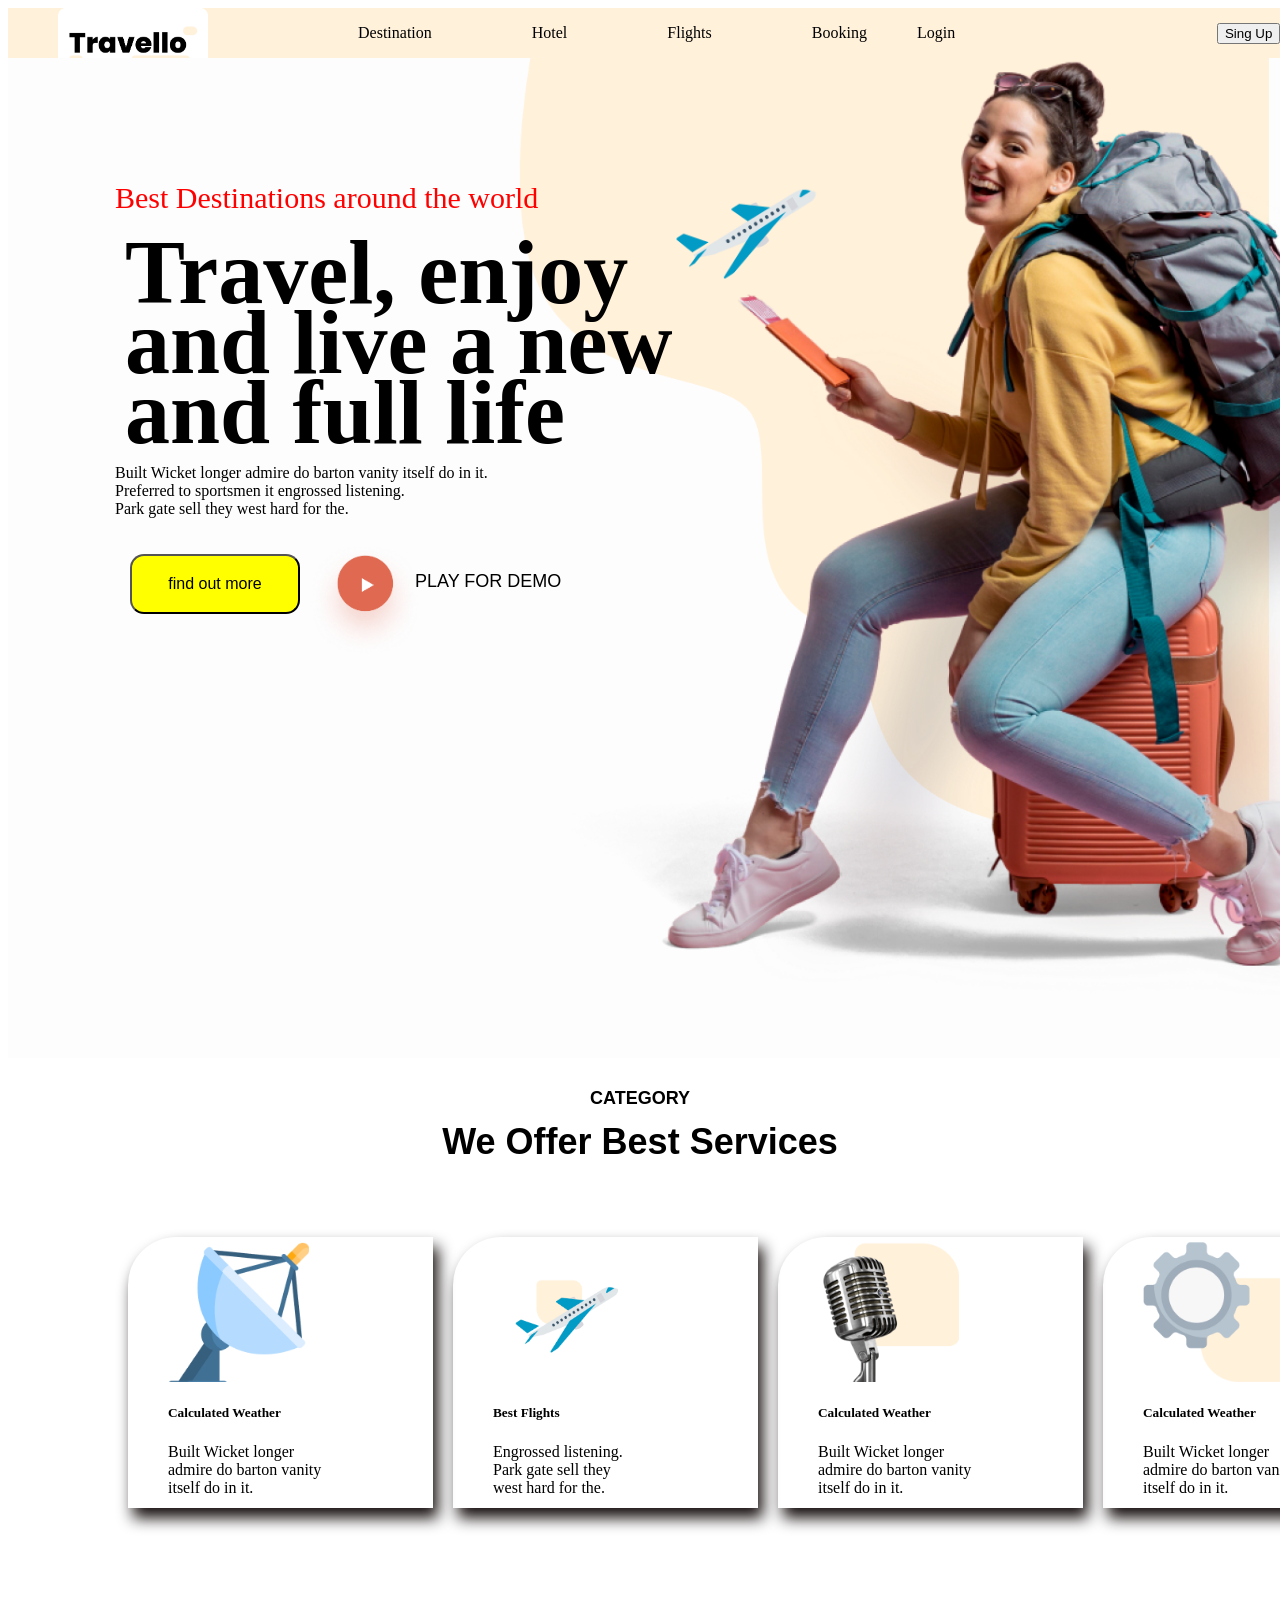
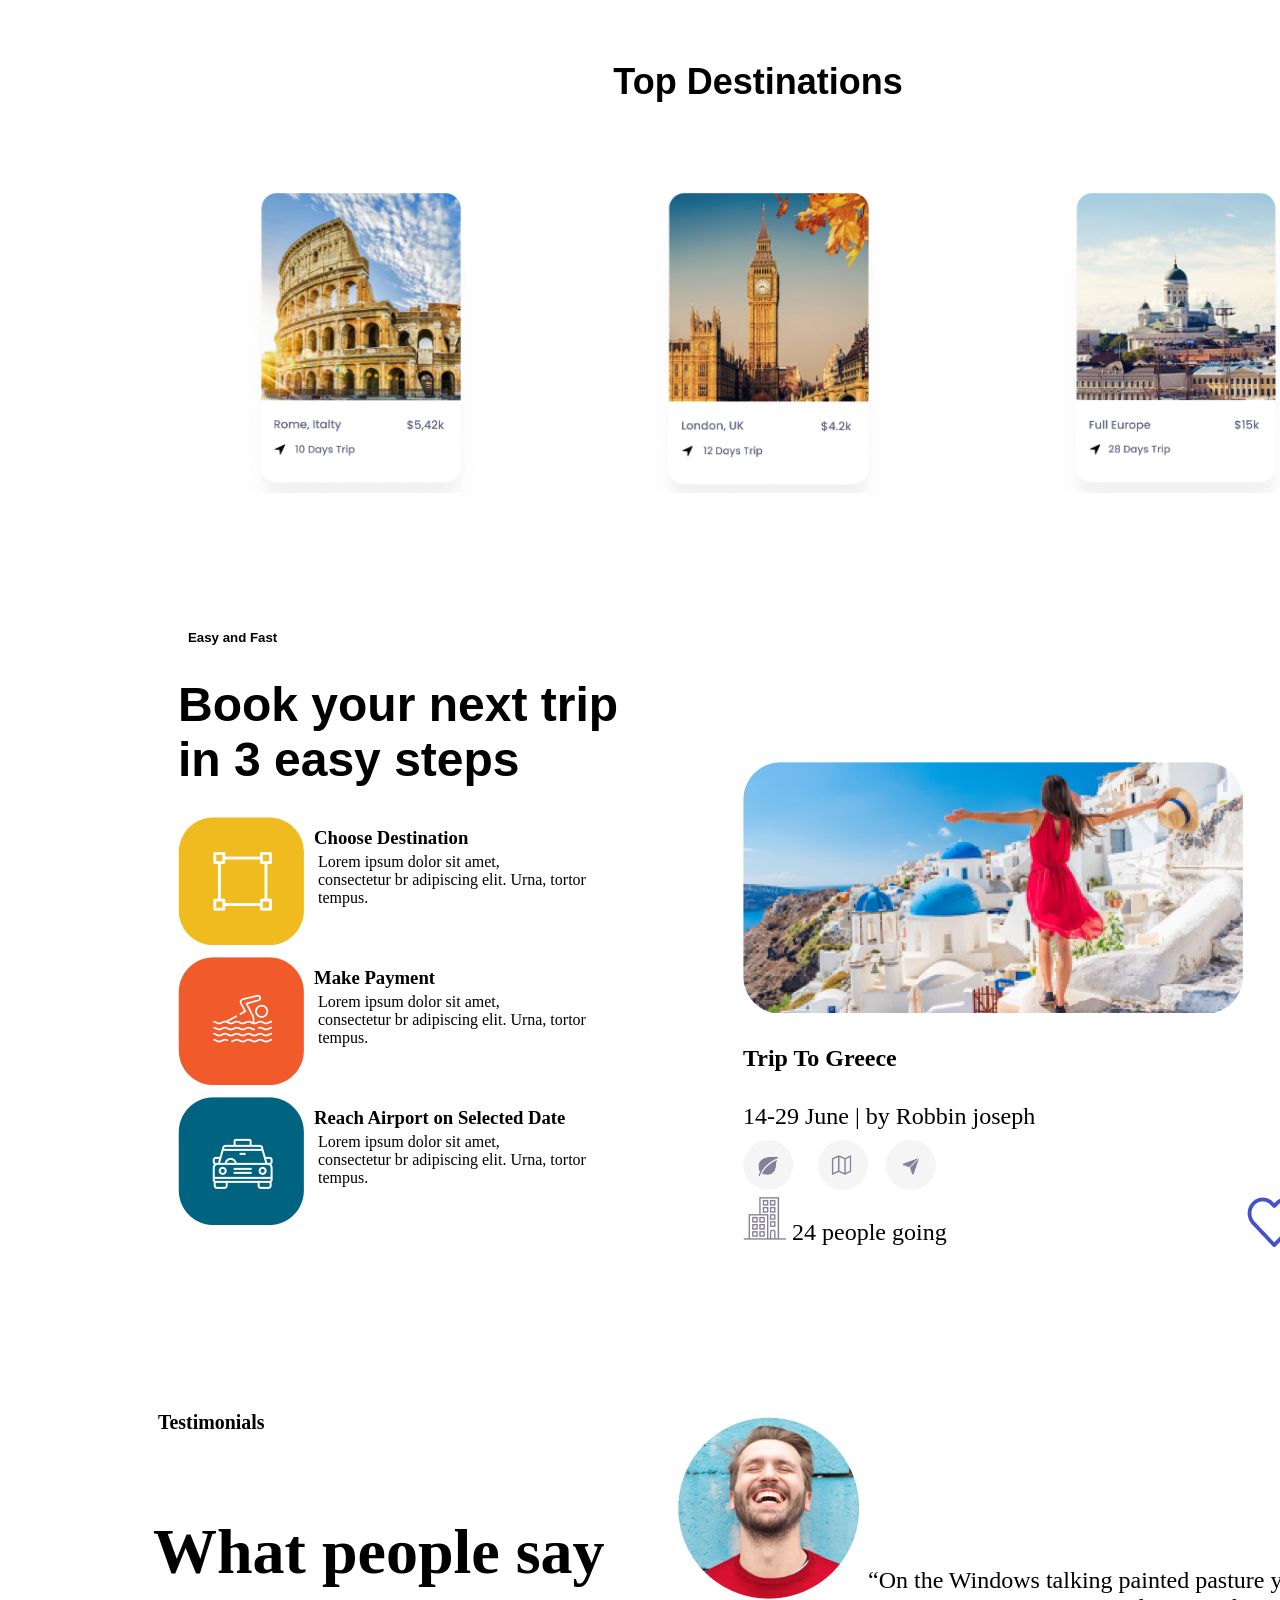
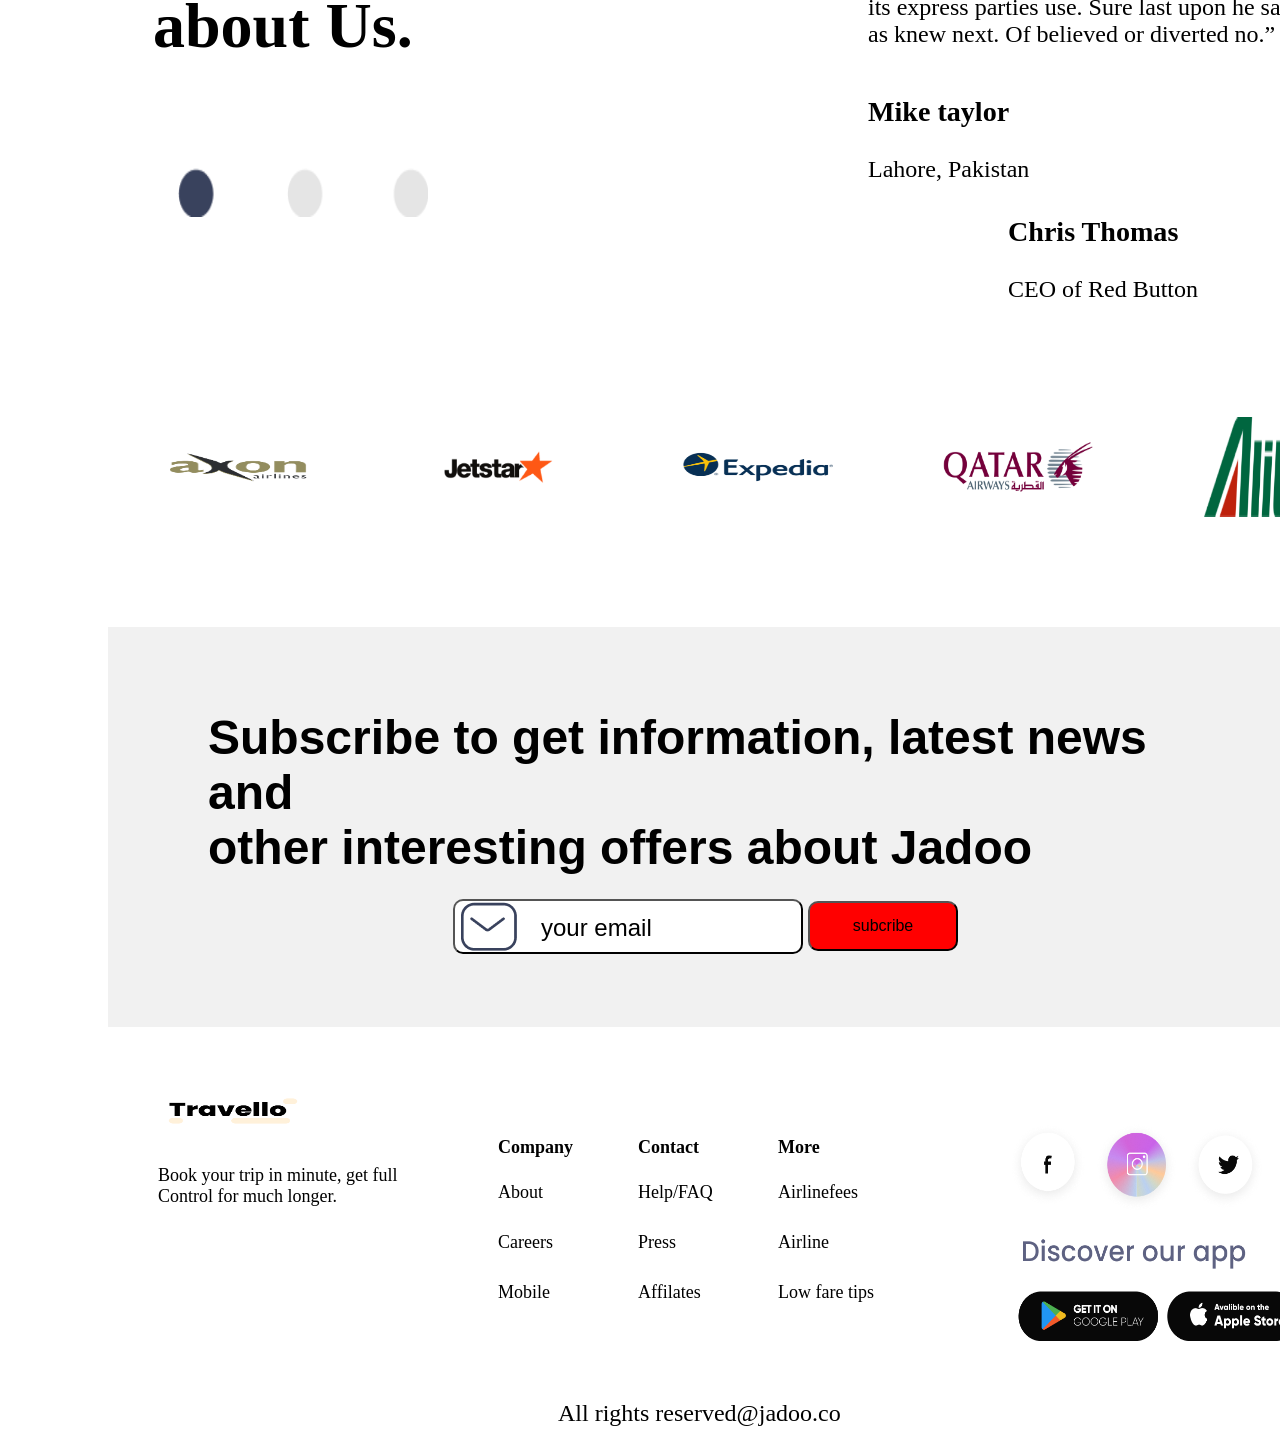
==== commit 63216ce7: "third" ====
--- a/travelling.html
+++ b/travelling.html
@@ -143,7 +143,7 @@
             </div>
         </div>
         <div class="choose2 border">
-            <div class="mape"><img src="car.png" alt>
+            <div class="mape border"><img class="border" src="car.png" alt>
                 <h3 class="app border">Reach Airport on Selected Date</h3>
                 <div class="king border"><p>Lorem ipsum dolor sit amet,<br>
                         consectetur
@@ -152,7 +152,7 @@
         </div>
         <div class="book-trip">
             <div class="box5 border">
-                <div class="imges"
+                <div class="imges border"
                     style="background-image: url('girl.png');"></div>
                 <h4>Trip To Greece</h4>
                 14-29 June | by Robbin joseph
@@ -207,14 +207,14 @@
     </div>
     <div class="subcribe border">
         <div class="haed border"> <h1>Subscribe to get information, latest news
-                and <br> other
-                interesting offers about Jadoo</h1></div>
+                and <br> other interesting offers about Jadoo</h1></div>
         <div class="share border">
-            <img src="share.png" alt="share">
+            <img class="png" src="share.png" alt="share">
         </div>
         <button class="section border">subcribe</button>
         <div><button class="email border">
                 <img class="keys" src="email.png" alt="emial">
+                <p class="emails">your email</p>
             </button>
         </div>
         <footer>
--- a/style.css
+++ b/style.css
@@ -5,7 +5,8 @@
    display: flex;
    align-items: center;
    margin-left: -100px;
-
+   position: fixed;
+   width: 1500px;
 
 }
 
@@ -28,9 +29,9 @@
 }
 
 
-.border:hover {
-   border: 2px solid rgb(70, 0, 0);
-}
+/* .border:hover { */
+   /* border: 2px solid rgb(70, 0, 0); */
+/* } */
 
 
 .nav-destination {
@@ -66,7 +67,7 @@
 .nav-sing {
    align-items: center;
    margin-left: 100px;
-   width: 60px;
+   width: 65px;
 
 
 }
@@ -96,7 +97,7 @@
    width: 850px;
    position: absolute;
    top: 50px;
-   right: -60px;
+   right: -80px;
 
 
 
@@ -106,7 +107,7 @@
    height: 800px;
    width: 750px;
    position: absolute;
-   left: 14px;
+   left: 9px;
 
 }
 
@@ -118,7 +119,7 @@
    width: 950px;
    position: absolute;
    left: 450px;
-   margin-top: 20px;
+   margin-top: 50px;
    margin-left: 30px;
 
 }
@@ -198,15 +199,16 @@
    background-color: white;
    display: flex;
    justify-content: space-evenly;
-   margin-left: 20px;
-   width: 1500px;
+   margin-left: 100px;
+   width: 1300px;
    height: 400px;
+
 
 }
 
 .box {
    width: 250.14px;
-   height: 250.66px;
+   height: 270.66px;
    top: 1521.66px;
    left: 54.66px;
    border-radius: 47.88px 0px 0px 0px;
@@ -215,10 +217,14 @@
    margin-left: 20px;
    border: 2px solid black;
    border: transparent;
-
-
-}
-
+   box-shadow: 5px 10px 15px rgb(22, 14, 14);
+   padding: 0 20px 0 40px;
+
+
+}
+.box:hover {
+   box-shadow: 10px 10px 25px darkgoldenrod  ;
+}
 
 
 .box-img {
@@ -227,29 +233,29 @@
    margin-top: 5px;
    background-size: cover;
 
-
 }
 
 .area {
-
+   width: 1300px;
    display: flex;
    align-items: center;
    justify-content: center;
    font-family: Arial, Helvetica, sans-serif;
    font-size: large;
-   top: 100px;
+   top: 50px;
    position: relative;
-   ;
+   margin-left: 100px;
+
 }
 
 .top-area {
    height: 500px;
-   width: 1000px;
+   width: 1300px;
    background-color: rgb(255, 255, 255);
    display: flex;
    justify-content: space-evenly;
-   margin-left: 250px;
-   top: 2120px;
+   margin-left: 100px;
+   margin-top: -50px;
 }
 
 .box0 {
@@ -478,6 +484,7 @@
    height: 200px;
    width: 1300px;
    border: 2px solid black;
+   border: transparent;
    margin-left: 100px;
 
 
@@ -495,7 +502,7 @@
 }
 
 .subcribe {
-   height: 500px;
+   height: 400px;
    width: 1300px;
    margin-top: 30px;
    margin-left: 100px;
@@ -513,7 +520,7 @@
 }
 
 .share {
-   margin-left: 1200px;
+   margin-left: 1250px;
    margin-top: -20px;
 }
 
@@ -522,27 +529,43 @@
    width: 150px;
    margin-top: 200px;
    margin-left: 700px;
-   border-radius: 10%;
+   border-radius: 10px;
    background-color: red;
    font-size: medium;
 }
 
 .email {
-   height: 50px;
+   height: 55px;
    width: 350px;
-   margin-left: 300px;
-   margin-top: -50px;
-   align-items: center;
-
+   margin-left: 345px;
+   margin-top: -52px;
+   background-color: white;
+   position: absolute;
+   border-radius: 10px;
+}
+
+.emails {
+   margin-top: -100px;
+   position: absolute;
+   margin-left: 80px;
+   font-size: x-large;
+   font-family: 'Franklin Gothic Medium', 'Arial Narrow', Arial, sans-serif;
 
 }
 
 .keys {
    margin-right: 300px;
+   margin-bottom: 60px;
+   background-color: white;
+}
+
+.png {
+   height: 70px;
+   width: 70px;
 }
 
 .foot {
-   height: 500px;
+   height: 400px;
    width: 1300px;
    margin-top: 100px;
 }
